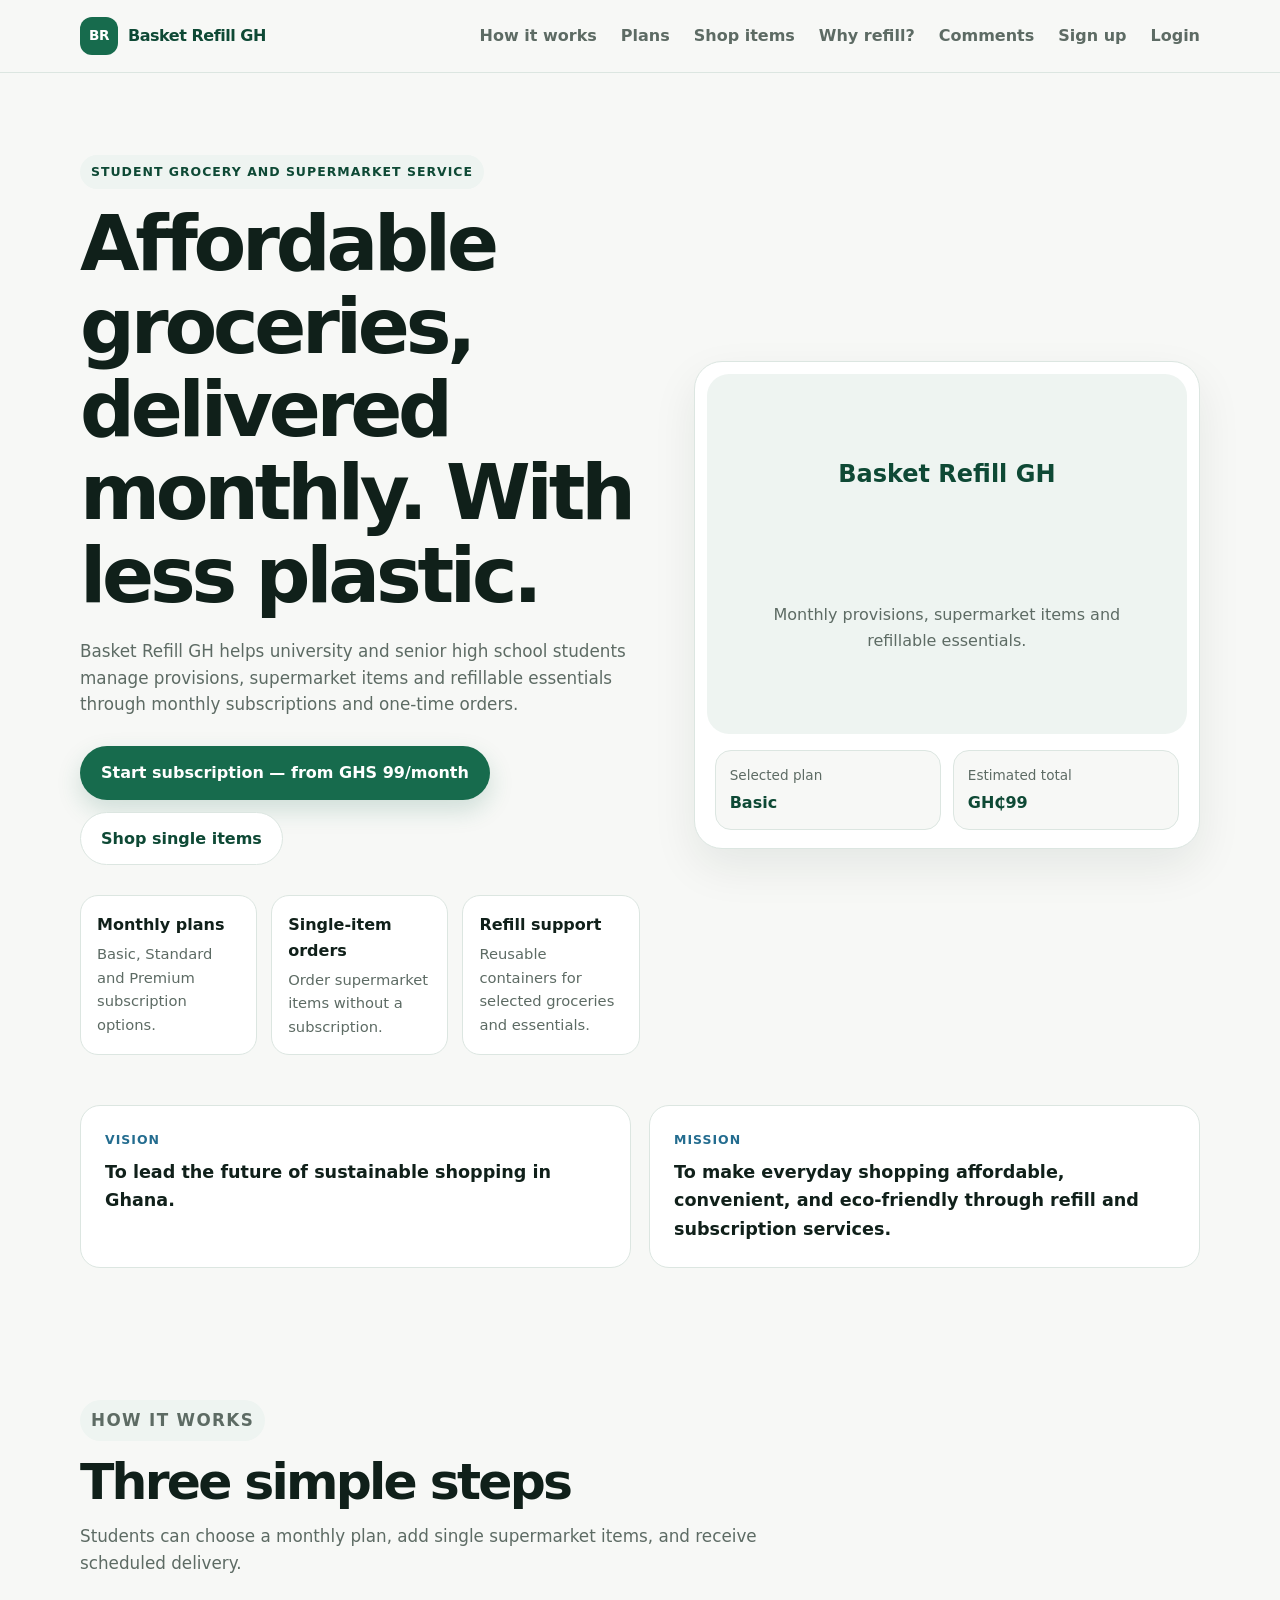
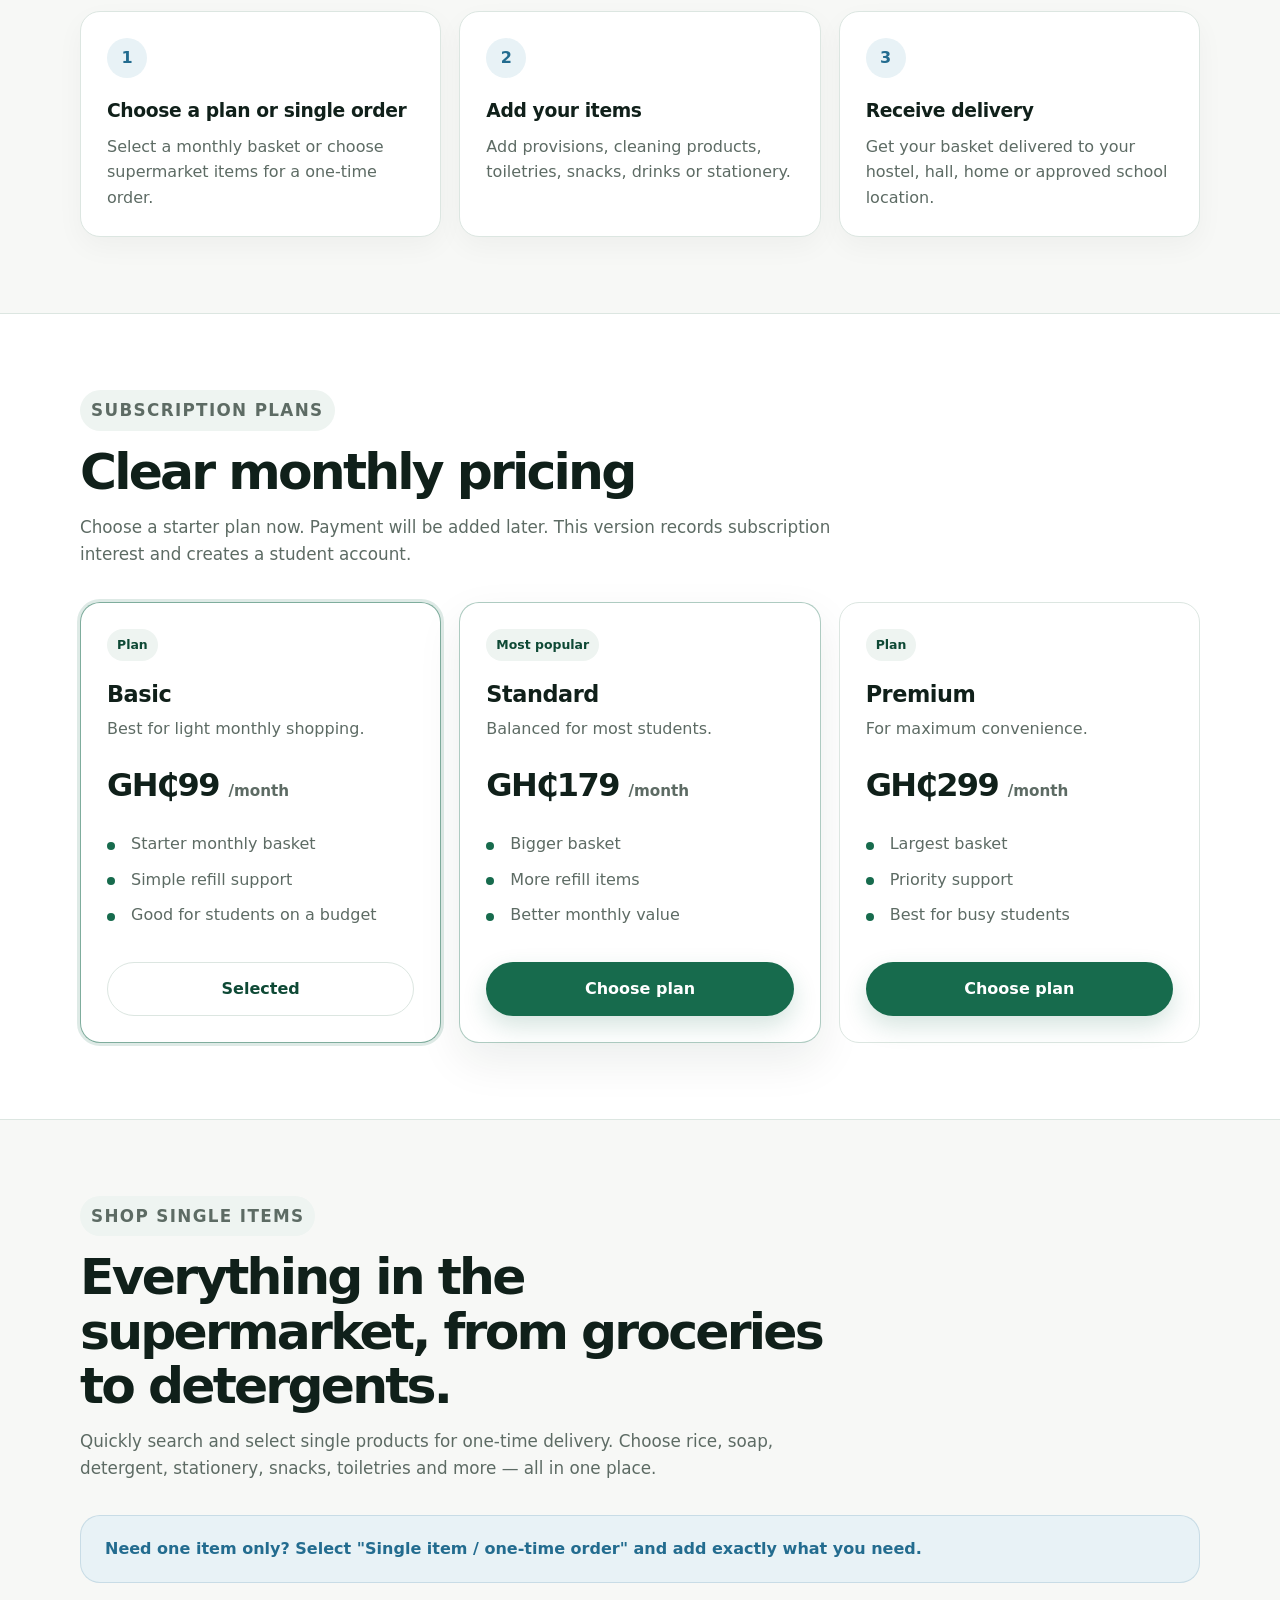
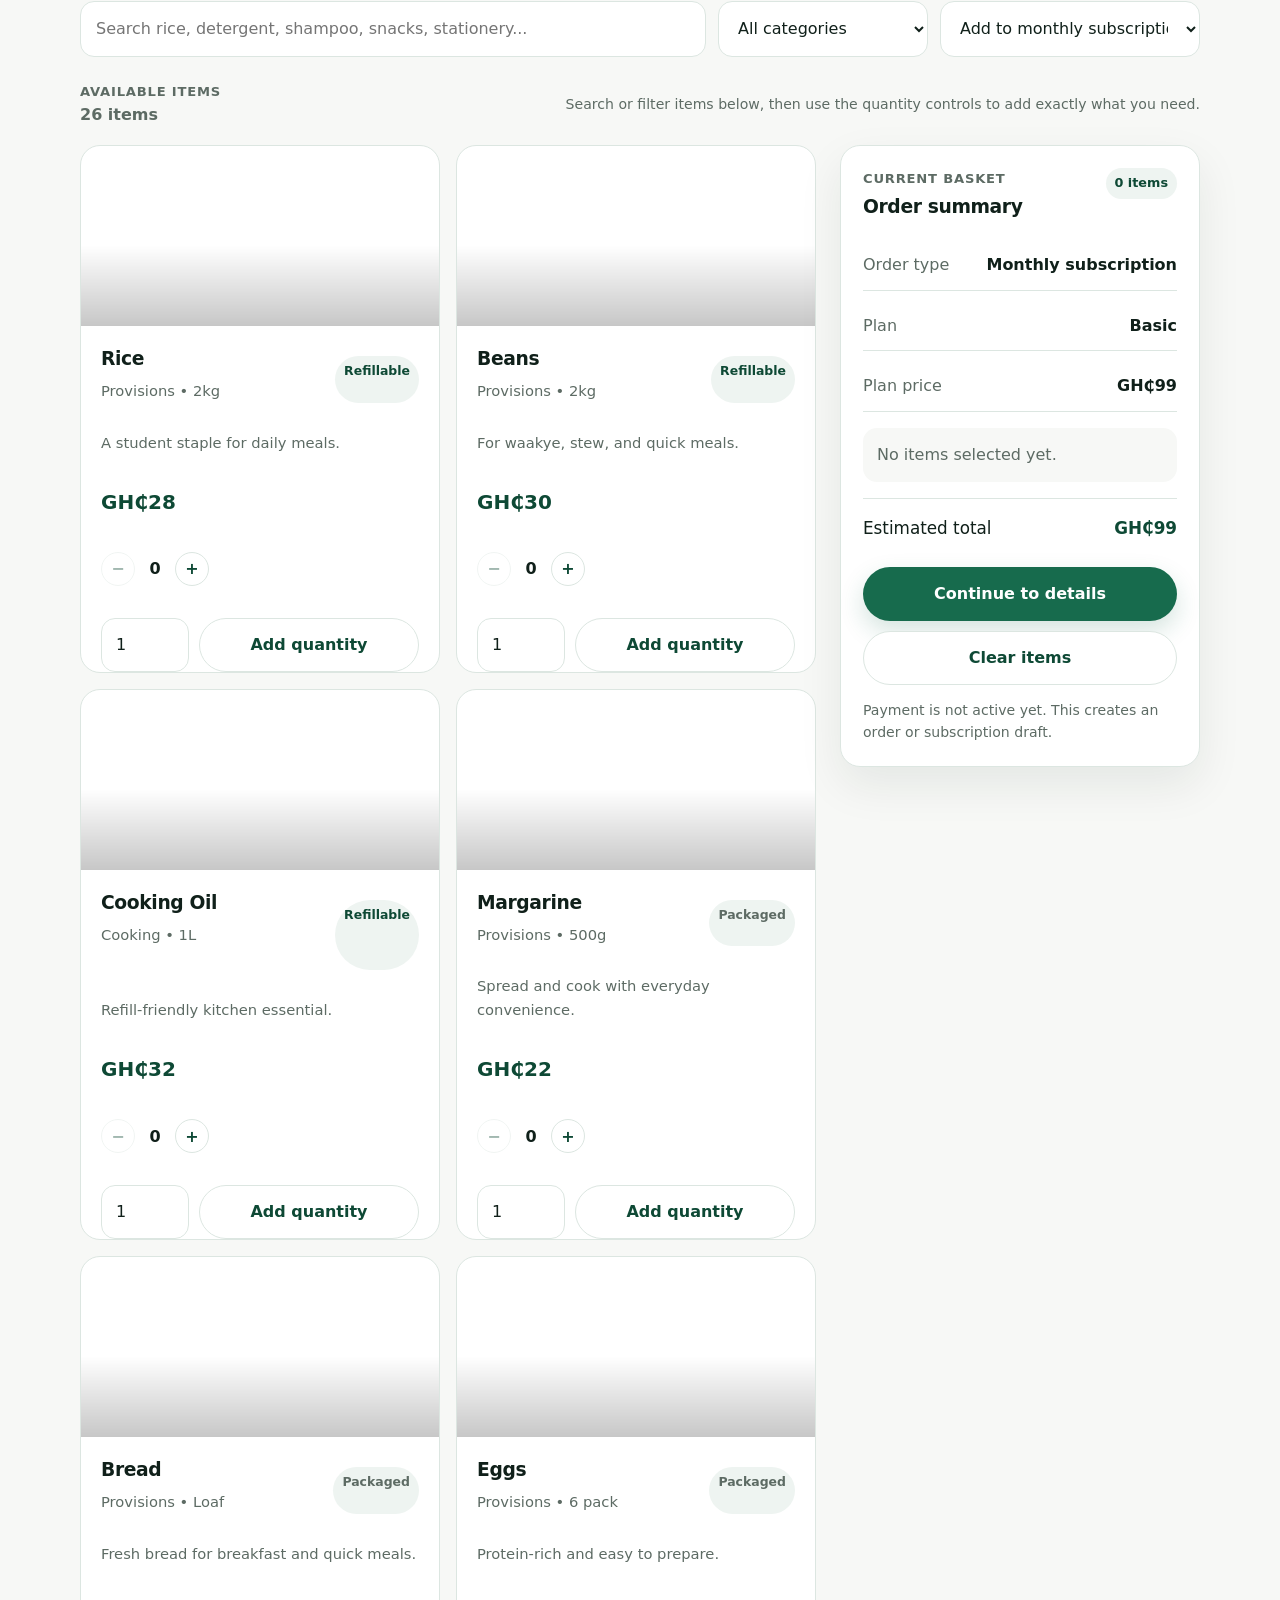
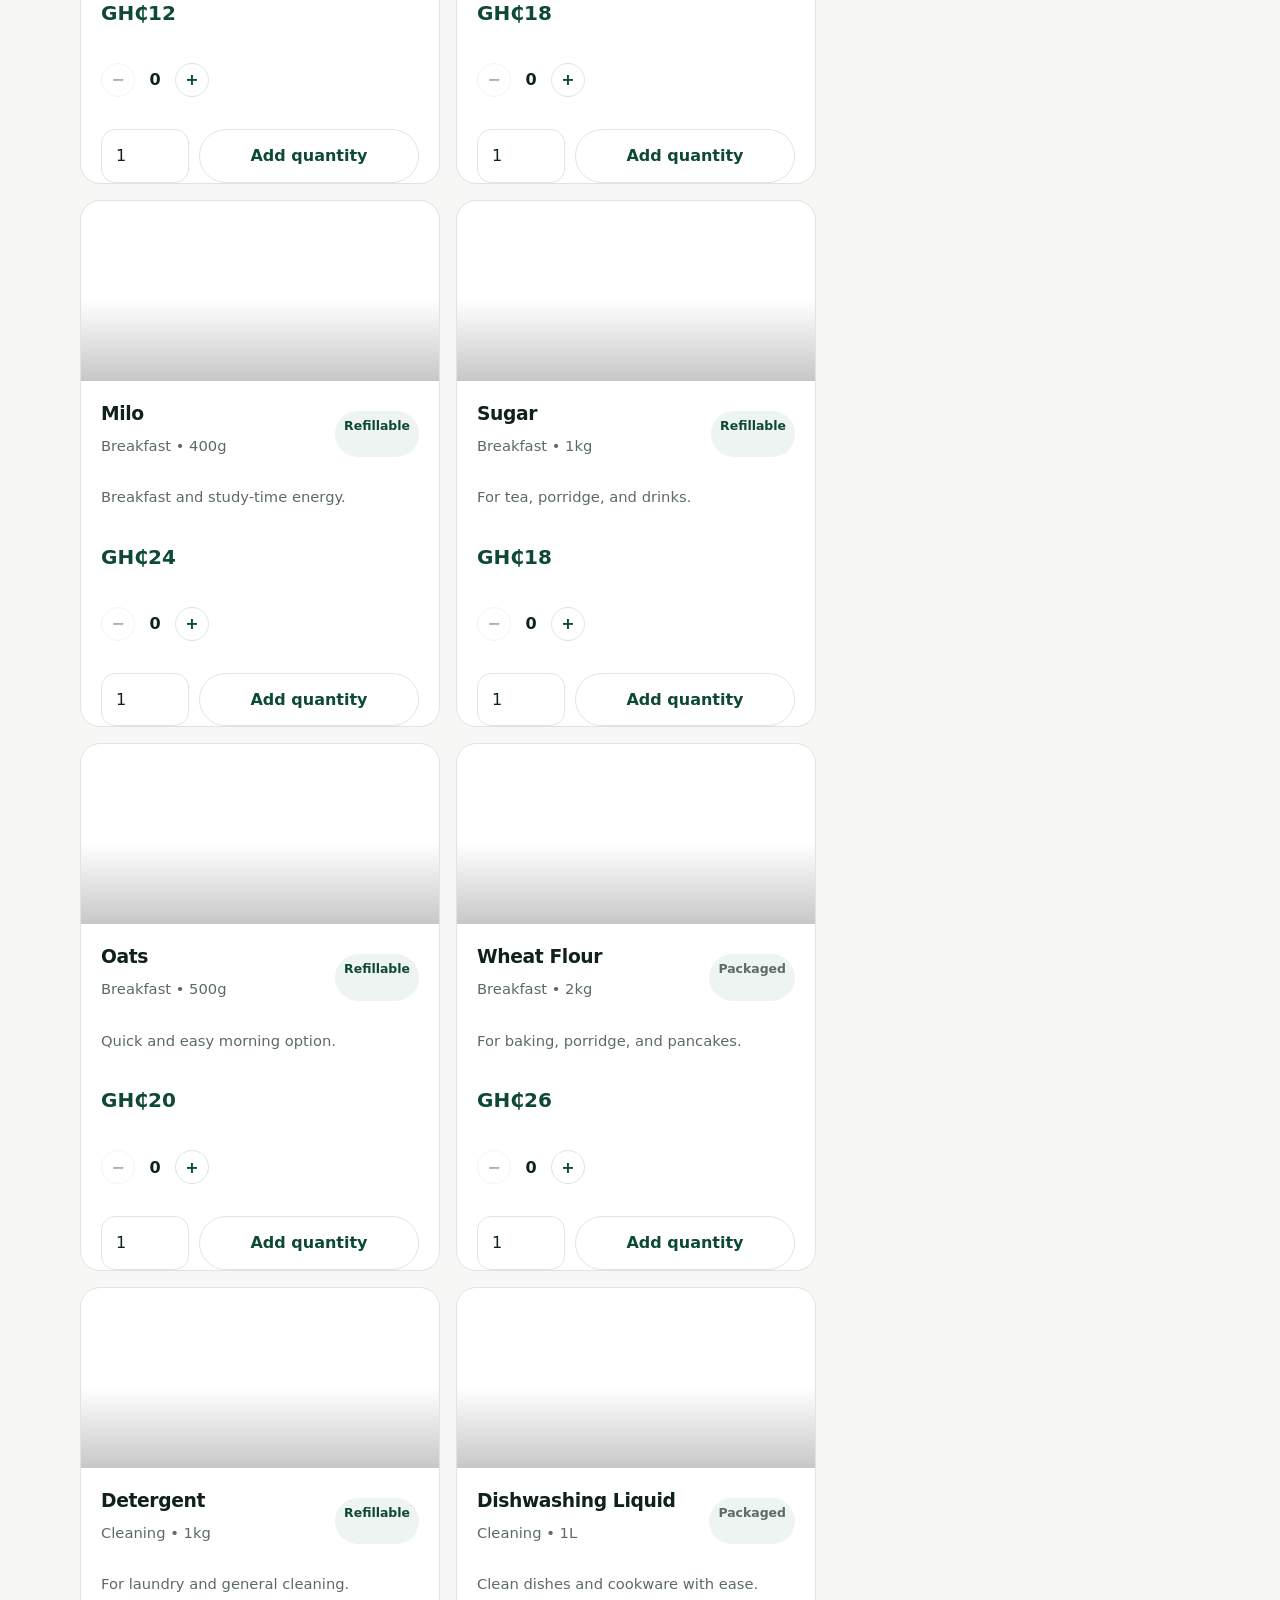
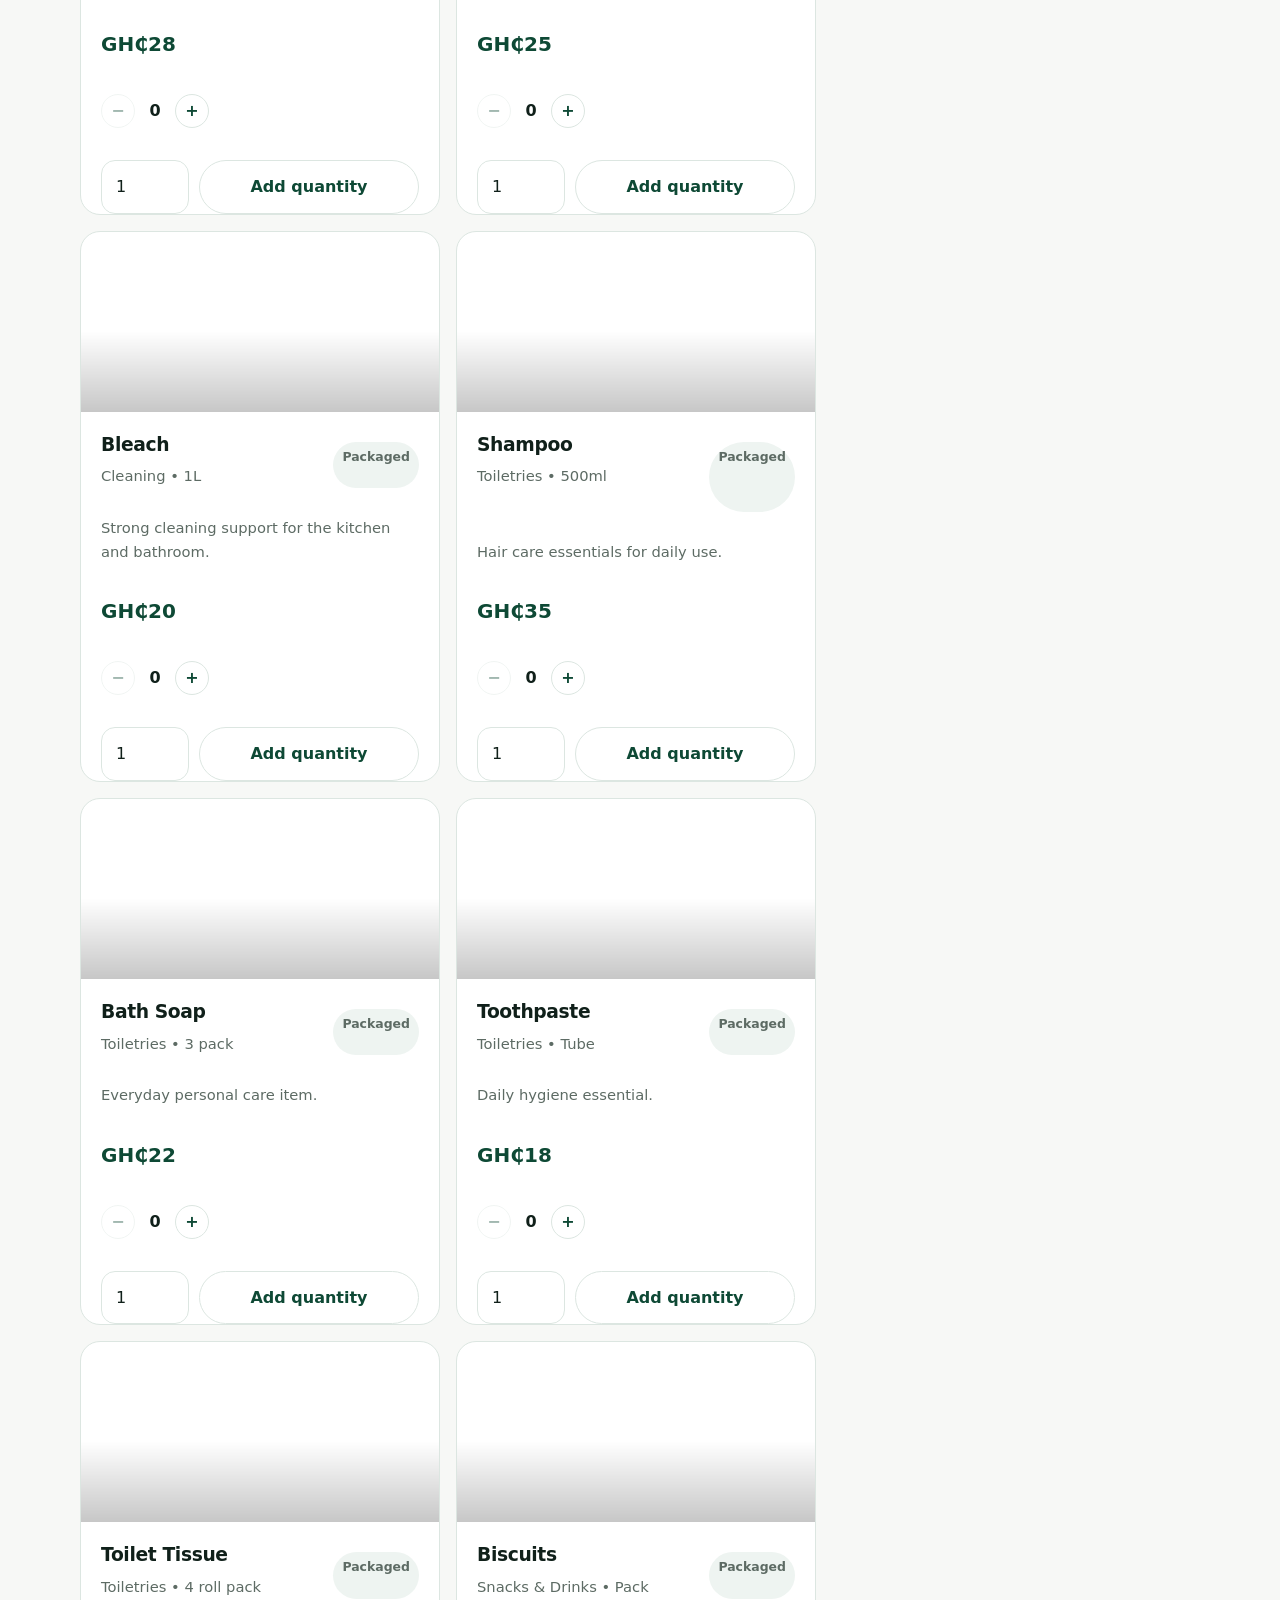
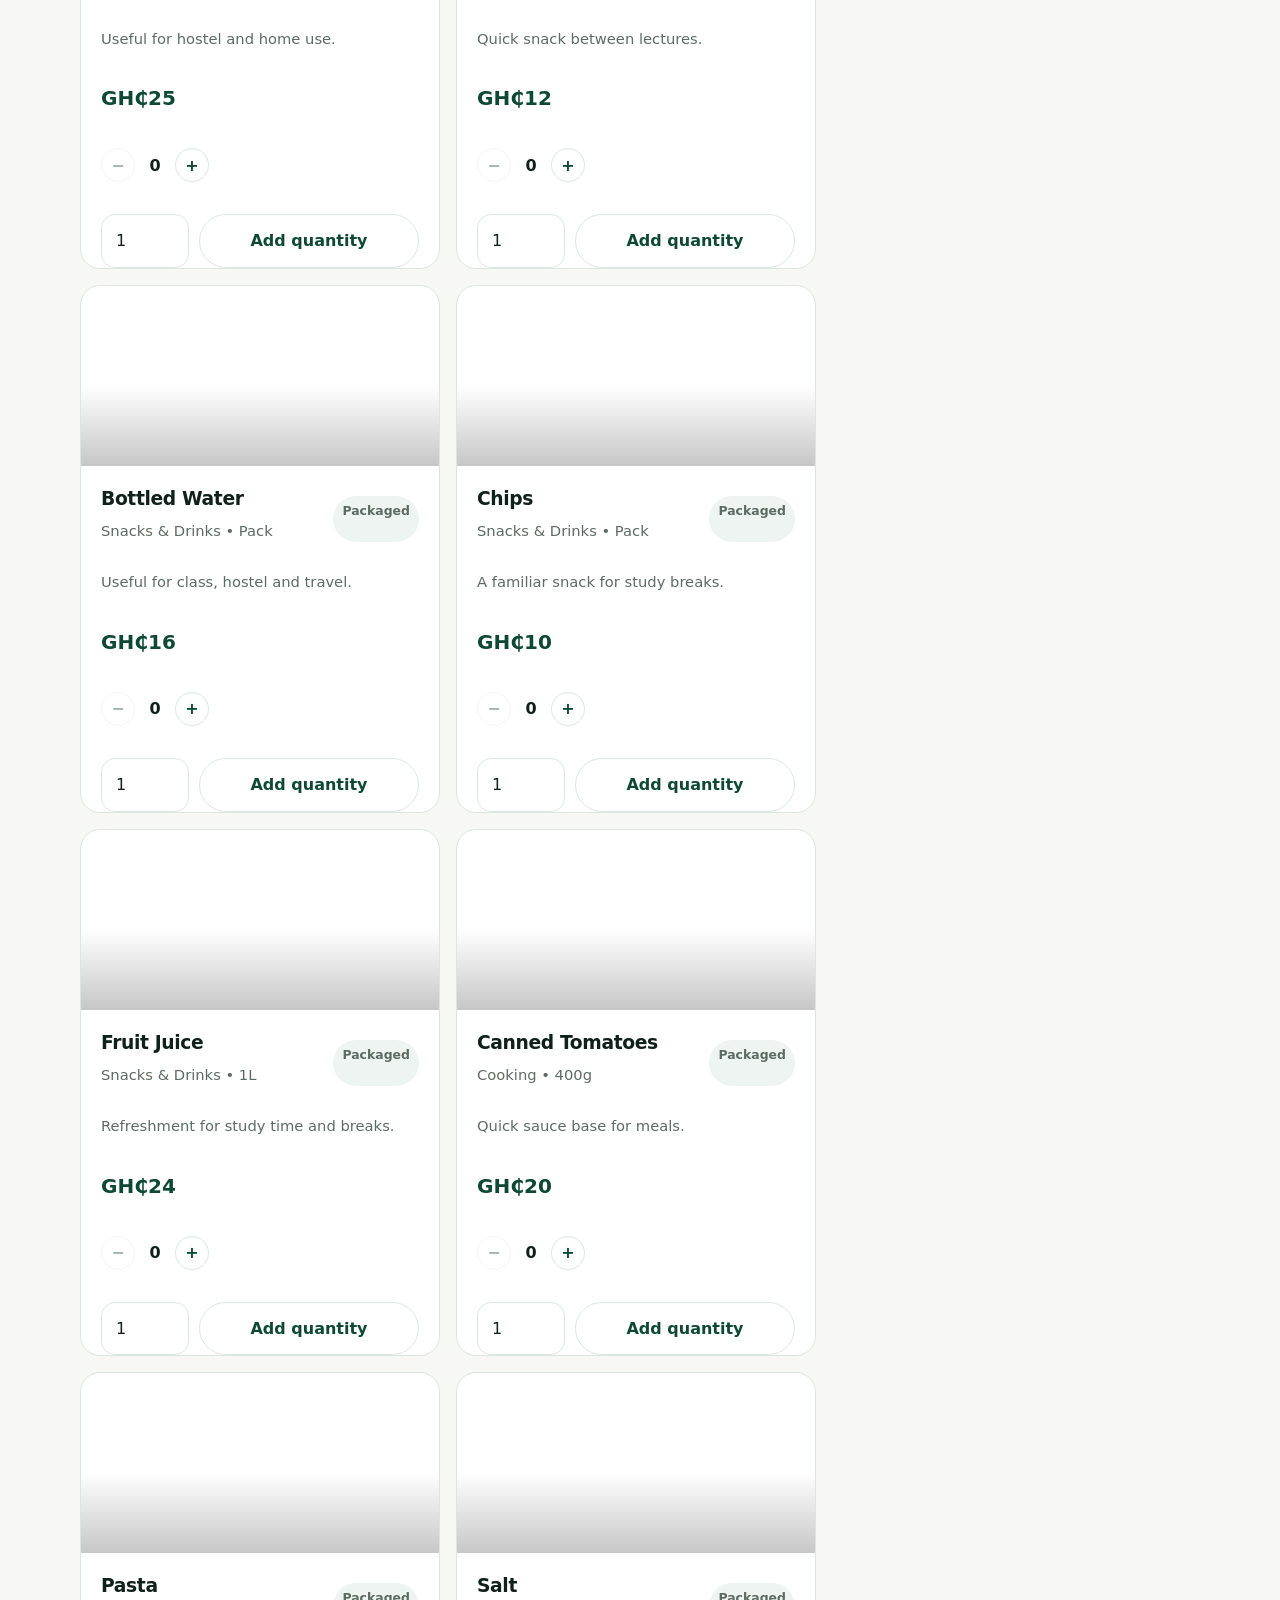
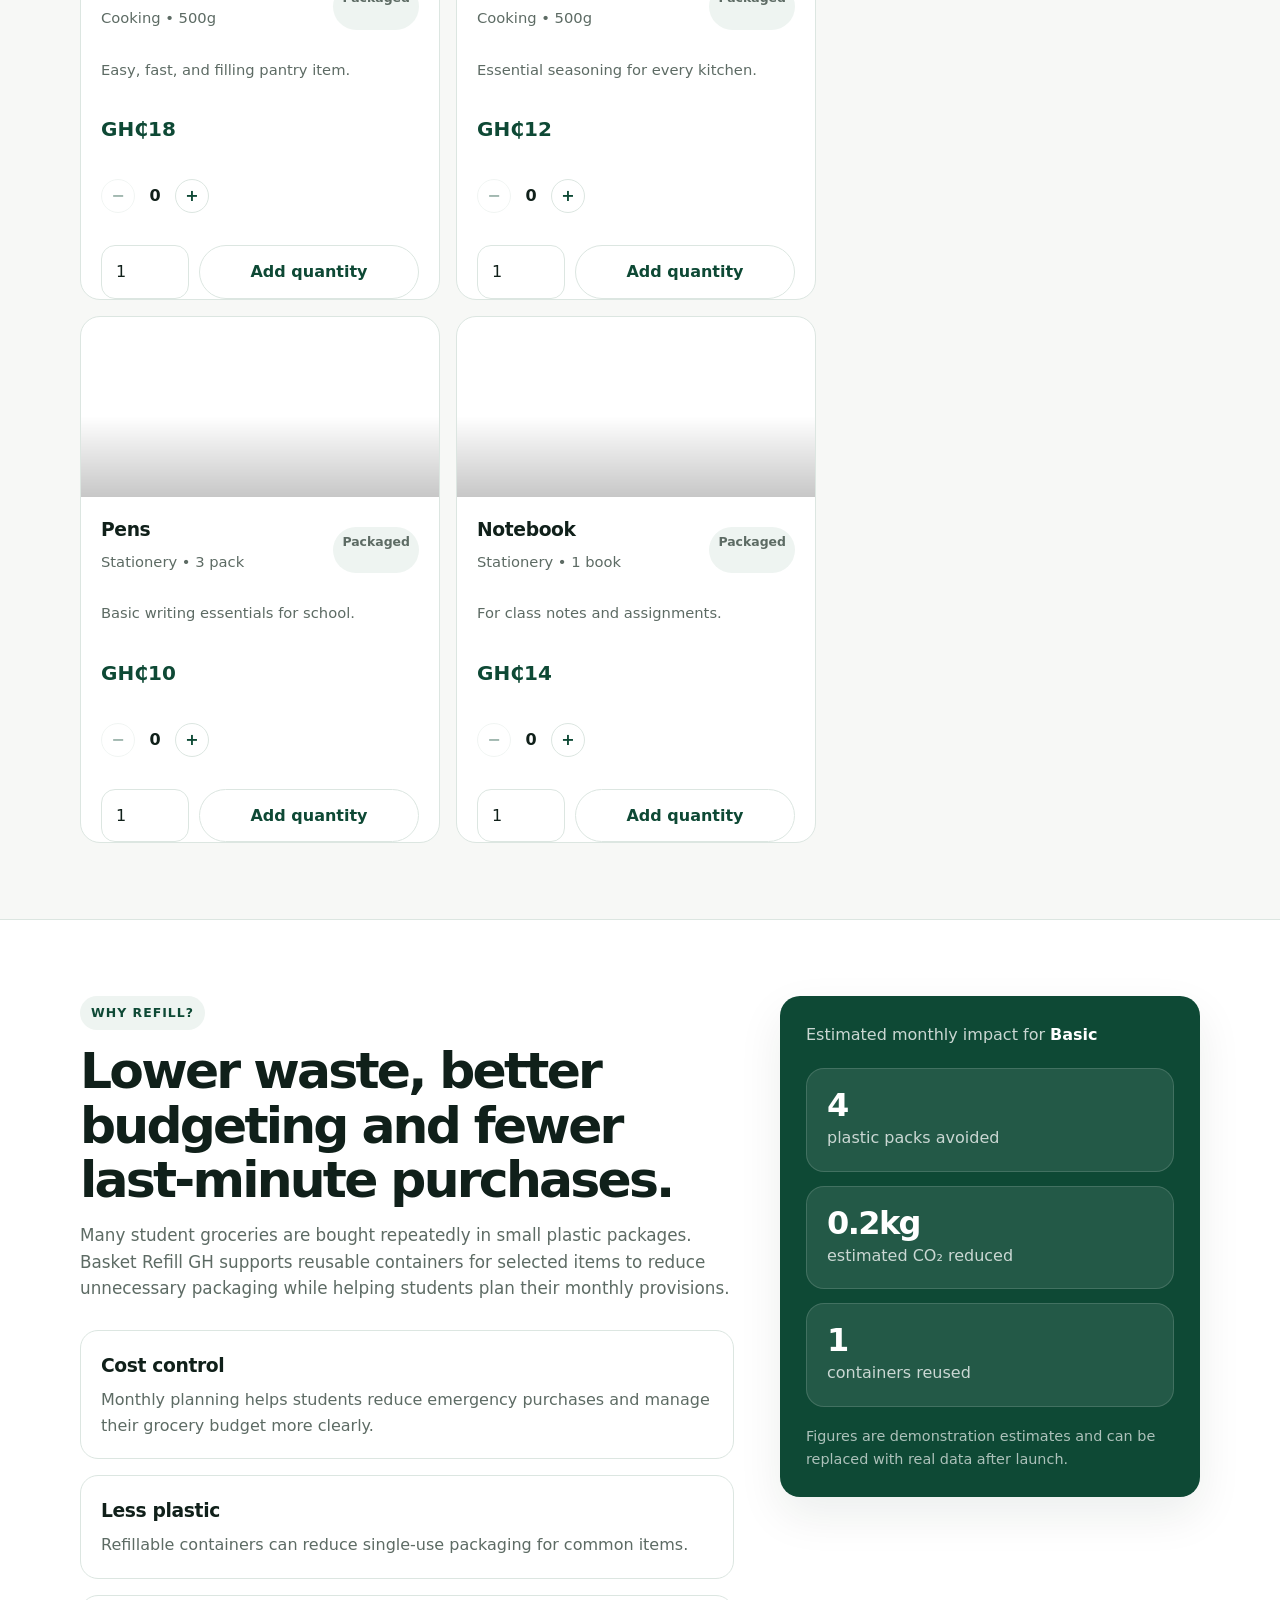
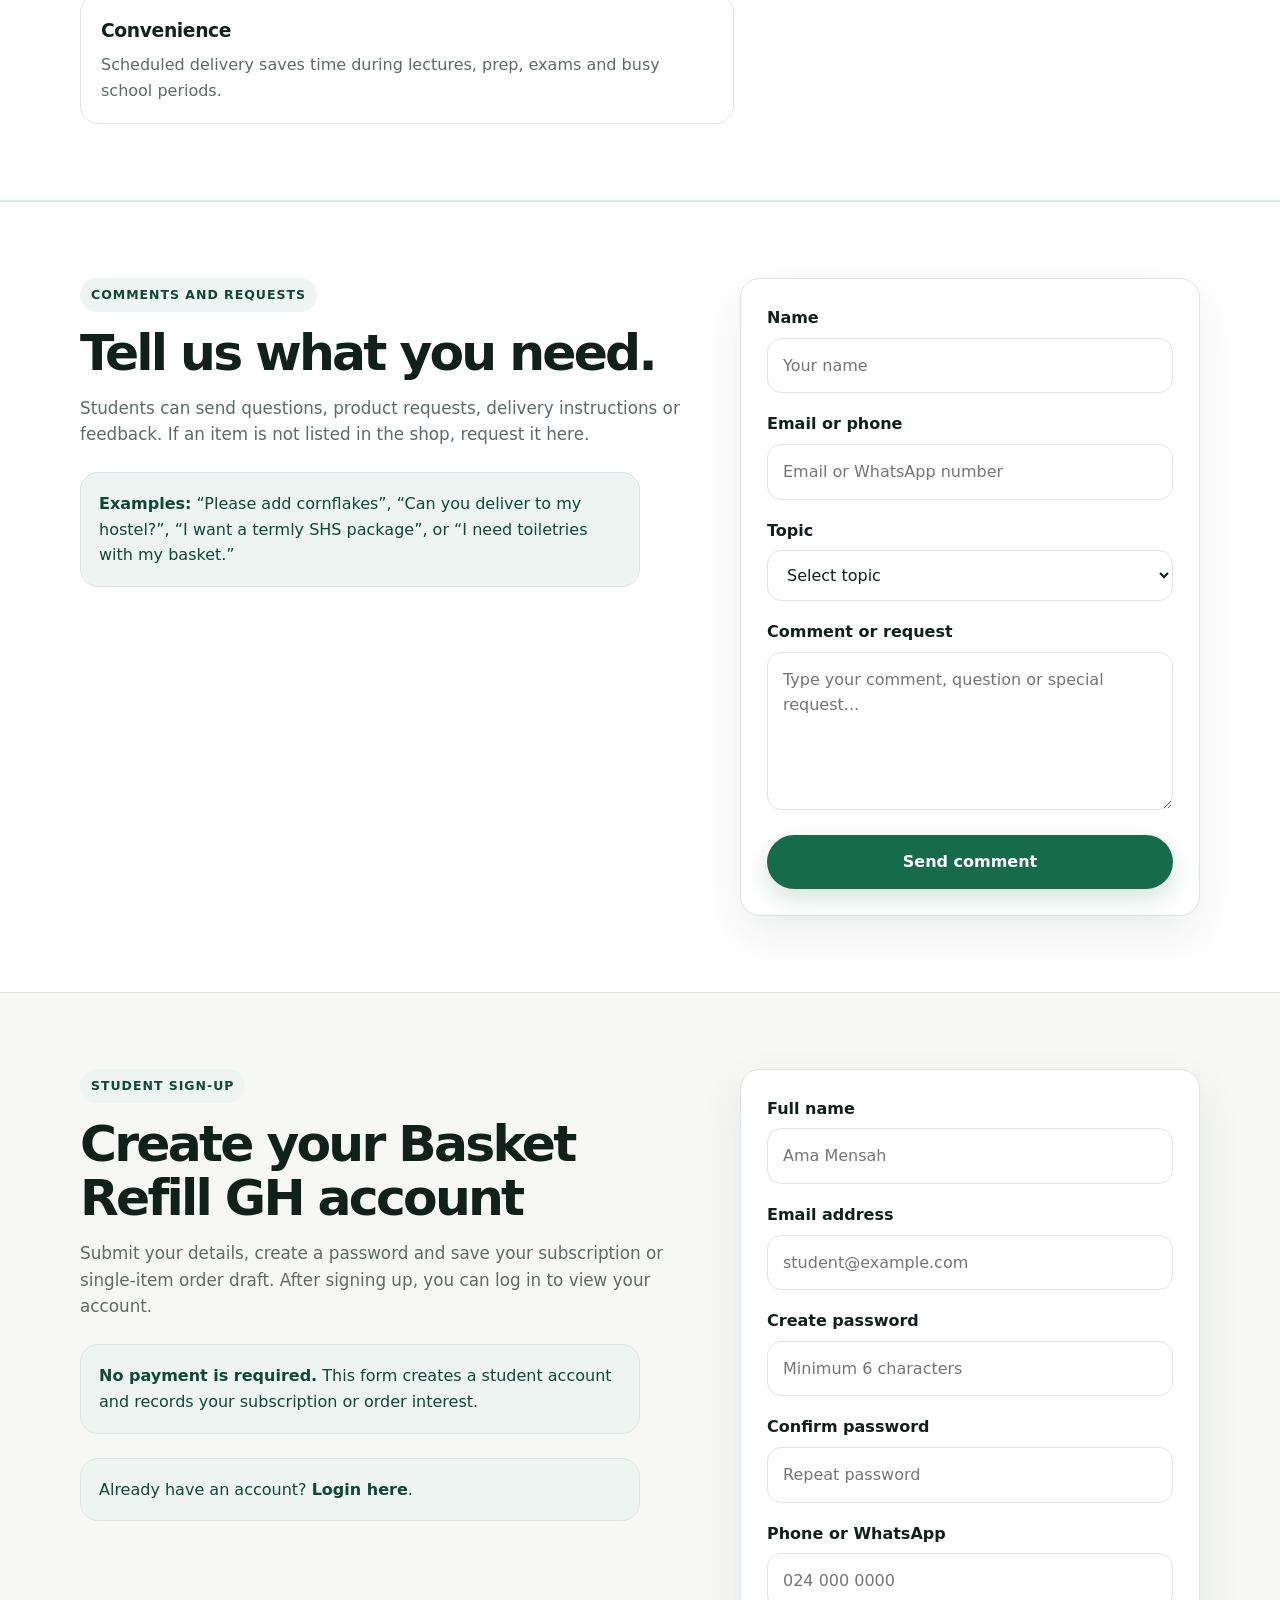
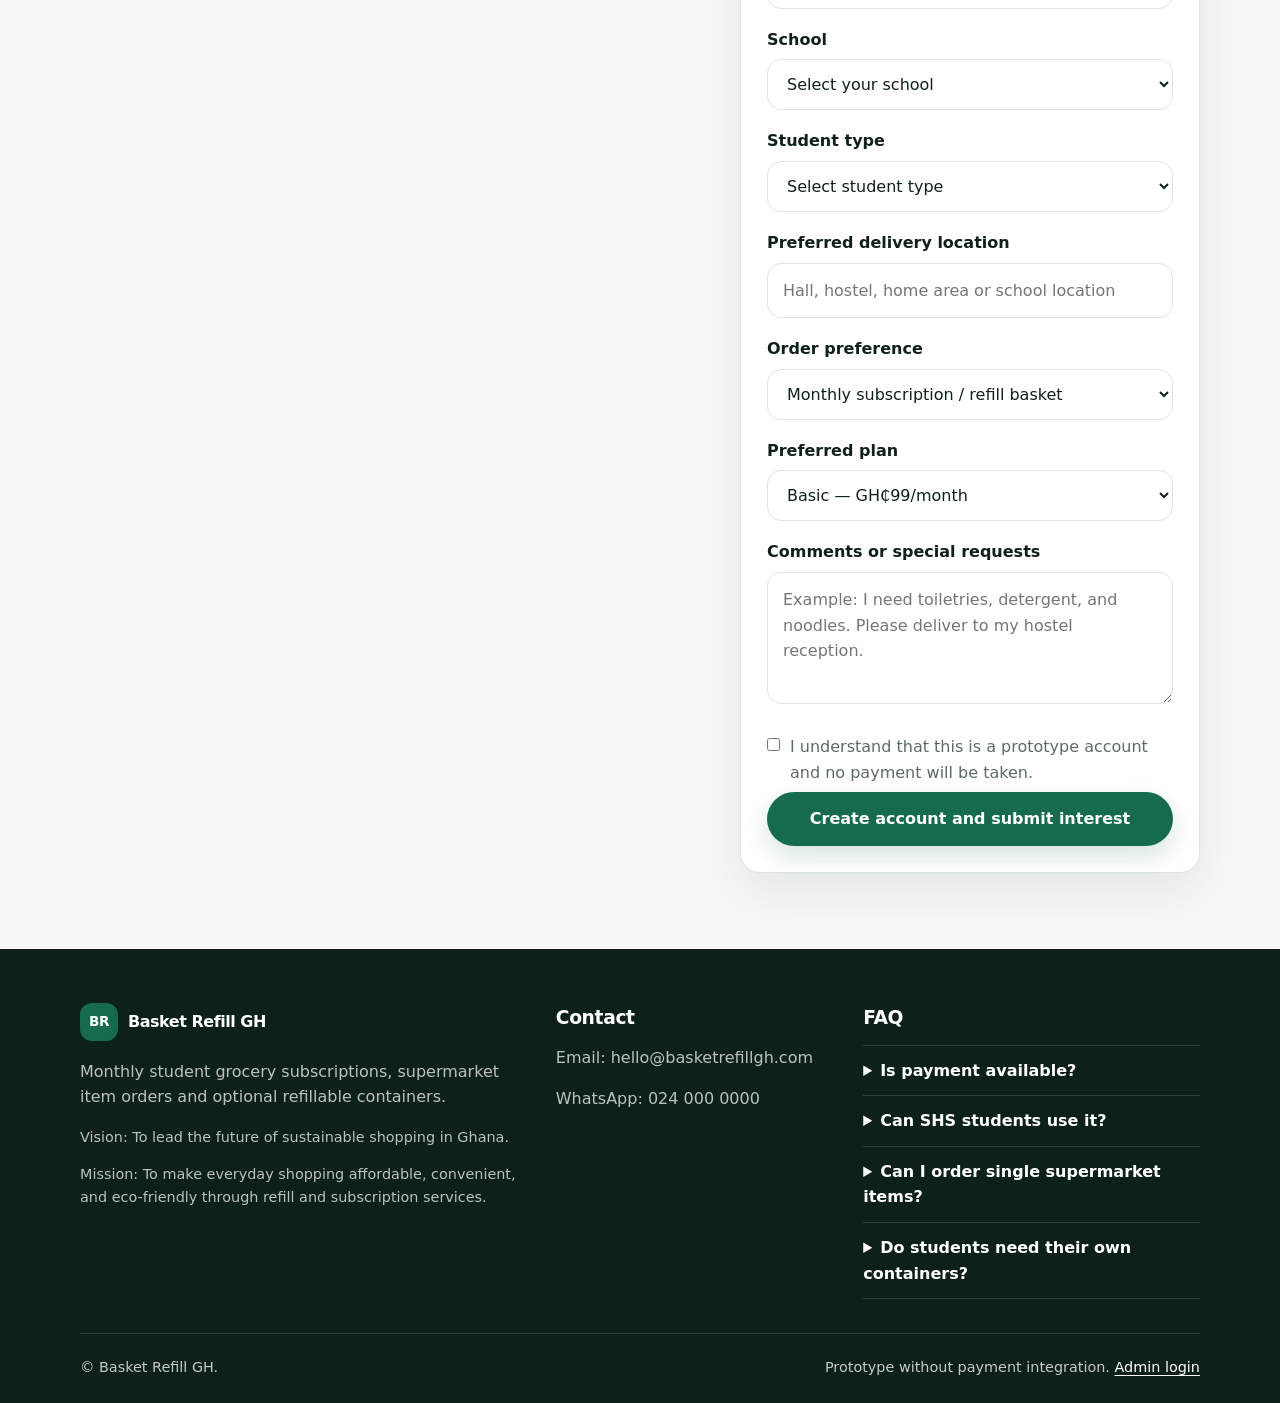
==== index.html @ 49a134fb "Add files via upload" ====
<!DOCTYPE html>
<html lang="en">
<head>
  <meta charset="UTF-8" />
  <meta name="viewport" content="width=device-width, initial-scale=1.0" />

  <title>Basket Refill GH | Student Grocery Subscriptions</title>

  <meta
    name="description"
    content="Basket Refill GH provides monthly grocery subscriptions, single-item supermarket orders and refill options for university and SHS students in Ghana."
  />

  <link rel="stylesheet" href="style.css" />
</head>

<body>
  <header class="site-header">
    <nav class="container nav">
      <a href="#home" class="brand" aria-label="Basket Refill GH home">
        <span class="brand-mark">BR</span>
        <span>Basket Refill GH</span>
      </a>

      <button class="nav-toggle" id="navToggle" aria-expanded="false">
        Menu
      </button>

      <div class="nav-links" id="navLinks">
        <a href="#how">How it works</a>
        <a href="#plans">Plans</a>
        <a href="#shop">Shop items</a>
        <a href="#impact">Why refill?</a>
        <a href="#messages">Comments</a>
        <a href="#signup">Sign up</a>
        <a href="login.html">Login</a>
      </div>
    </nav>
  </header>

  <main>
    <!-- HERO -->
    <section class="hero" id="home">
      <div class="container hero-grid">
        <div class="hero-content">
          <p class="eyebrow">Student grocery and supermarket service</p>

          <h1>Affordable groceries, delivered monthly. With less plastic.</h1>

          <p class="hero-text">
            Basket Refill GH helps university and senior high school students manage
            provisions, supermarket items and refillable essentials through monthly
            subscriptions and one-time orders.
          </p>

          <div class="hero-actions">
            <a href="#signup" class="btn btn-primary">
              Start subscription — from GHS 99/month
            </a>

            <a href="#shop" class="btn btn-secondary">
              Shop single items
            </a>
          </div>

          <div class="hero-points">
            <div>
              <strong>Monthly plans</strong>
              <span>Basic, Standard and Premium subscription options.</span>
            </div>

            <div>
              <strong>Single-item orders</strong>
              <span>Order supermarket items without a subscription.</span>
            </div>

            <div>
              <strong>Refill support</strong>
              <span>Reusable containers for selected groceries and essentials.</span>
            </div>
          </div>
        </div>

        <aside class="hero-panel">
          <div class="hero-image">
            <img
              src="/assets/assetsbasket-refill-hero.jpg"
              alt="Basket of groceries for Basket Refill GH"
              onerror="this.hidden=true; this.nextElementSibling.hidden=false;"
            />

            <div class="hero-placeholder" hidden>
              <span>Basket Refill GH</span>
              <p>Monthly provisions, supermarket items and refillable essentials.</p>
            </div>
          </div>

          <div class="selected-plan-preview">
            <div>
              <span>Selected plan</span>
              <strong id="heroSelectedPlan">Basic</strong>
            </div>

            <div>
              <span>Estimated total</span>
              <strong id="heroSelectedTotal">GHS 99</strong>
            </div>
          </div>
        </aside>
      </div>

      <div class="container statement-grid">
        <article class="statement-card">
          <span>Vision</span>
          <p>To lead the future of sustainable shopping in Ghana.</p>
        </article>

        <article class="statement-card">
          <span>Mission</span>
          <p>
            To make everyday shopping affordable, convenient, and eco-friendly
            through refill and subscription services.
          </p>
        </article>
      </div>
    </section>

    <!-- HOW IT WORKS -->
    <section class="section" id="how">
      <div class="container">
        <div class="section-header">
          <p class="eyebrow">How it works</p>
          <h2>Three simple steps</h2>
          <p>
            Students can choose a monthly plan, add single supermarket items,
            and receive scheduled delivery.
          </p>
        </div>

        <div class="steps-grid">
          <article class="step-card">
            <span class="step-number">1</span>
            <h3>Choose a plan or single order</h3>
            <p>
              Select a monthly basket or choose supermarket items for a one-time order.
            </p>
          </article>

          <article class="step-card">
            <span class="step-number">2</span>
            <h3>Add your items</h3>
            <p>
              Add provisions, cleaning products, toiletries, snacks, drinks or stationery.
            </p>
          </article>

          <article class="step-card">
            <span class="step-number">3</span>
            <h3>Receive delivery</h3>
            <p>
              Get your basket delivered to your hostel, hall, home or approved school location.
            </p>
          </article>
        </div>
      </div>
    </section>

    <!-- PLANS -->
    <section class="section section-white" id="plans">
      <div class="container">
        <div class="section-header">
          <p class="eyebrow">Subscription plans</p>
          <h2>Clear monthly pricing</h2>
          <p>
            Choose a starter plan now. Payment will be added later. This version
            records subscription interest and creates a student account.
          </p>
        </div>

        <div class="plans-grid" id="plansGrid">
          <article class="plan-card">
            <span class="plan-badge">Plan</span>
            <h3>Basic</h3>
            <p class="plan-description">Best for light monthly shopping and essentials.</p>
            <div class="plan-price">GHS 99 <span>/month</span></div>
            <ul class="plan-features">
              <li>Starter monthly basket</li>
              <li>Simple refill support</li>
              <li>Good for students on a budget</li>
            </ul>
            <a href="#signup" class="btn btn-primary">Choose plan</a>
          </article>

          <article class="plan-card recommended">
            <span class="plan-badge">Most popular</span>
            <h3>Standard</h3>
            <p class="plan-description">Balanced for most students with extra value.</p>
            <div class="plan-price">GHS 179 <span>/month</span></div>
            <ul class="plan-features">
              <li>Bigger basket</li>

              <li>More refill items</li>
              <li>Better monthly value</li>
            </ul>
            <a href="#signup" class="btn btn-primary">Choose plan</a>
          </article>

          <article class="plan-card">
            <span class="plan-badge">Plan</span>
            <h3>Premium</h3>
            <p class="plan-description">For maximum convenience and priority service.</p>
            <div class="plan-price">GHS 299 <span>/month</span></div>
            <ul class="plan-features">
              <li>Largest basket</li>
              <li>Priority support</li>
              <li>Best for busy students</li>
            </ul>
            <a href="#signup" class="btn btn-primary">Choose plan</a>
          </article>
        </div>
      </div>
    </section>

    <!-- SHOP SINGLE ITEMS -->
    <section class="section" id="shop">
      <div class="container">
        <div class="section-header">
          <p class="eyebrow">Shop single items</p>
          <h2>Everything in the supermarket, from groceries to detergents.</h2>
          <p>
            Quickly search and select single products for one-time delivery. Choose
            rice, soap, detergent, stationery, snacks, toiletries and more — all in one place.
          </p>
        </div>

        <div class="shop-note">
          <p>Need one item only? Select "Single item / one-time order" and add exactly what you need.</p>
        </div>

        <div class="shop-tools">
          <input
            type="search"
            id="productSearch"
            placeholder="Search rice, detergent, shampoo, snacks, stationery..."
          />

          <select id="categoryFilter">
            <option value="">All categories</option>
            <option value="Provisions">Provisions</option>
            <option value="Breakfast">Breakfast</option>
            <option value="Cooking">Cooking</option>
            <option value="Cleaning">Cleaning</option>
            <option value="Toiletries">Toiletries</option>
            <option value="Snacks & Drinks">Snacks & Drinks</option>
            <option value="Stationery">Stationery</option>
          </select>

          <select id="orderType">
            <option value="subscription">Add to monthly subscription</option>
            <option value="single">Single item / one-time order</option>
          </select>
        </div>

        <div class="shop-results">
          <div>
            <p class="small-label">Available items</p>
            <span id="availableItemCount">0 items</span>
          </div>
          <p class="small-note">Search or filter items below, then use the quantity controls to add exactly what you need.</p>
        </div>

        <div class="refill-layout">
          <div class="items-grid" id="itemsGrid"></div>

          <aside class="basket-card">
            <div class="basket-card-header">
              <div>
                <p class="small-label">Current basket</p>
                <h3>Order summary</h3>
              </div>

              <span id="basketItemCount">0 items</span>
            </div>

            <div class="summary-rows">
              <div>
                <span>Order type</span>
                <strong id="summaryOrderType">Monthly subscription</strong>
              </div>

              <div>
                <span>Plan</span>
                <strong id="summaryPlanName">Basic</strong>
              </div>

              <div>
                <span>Plan price</span>
                <strong id="summaryPlanPrice">GHS 99</strong>
              </div>
            </div>

            <div class="selected-items" id="selectedItemsList">
              <p class="empty-text">No single items selected yet.</p>
            </div>

            <div class="summary-total">
              <span>Estimated total</span>
              <strong id="summaryTotal">GHS 99</strong>
            </div>

            <div class="basket-actions">
              <a href="#signup" class="btn btn-primary full-width">
                Continue to details
              </a>

              <button class="btn btn-secondary full-width" id="clearItemsBtn">
                Clear items
              </button>
            </div>

            <p class="small-note">
              Payment is not active yet. This creates an order or subscription draft.
            </p>
          </aside>
        </div>
      </div>
    </section>

    <!-- WHY REFILL -->
    <section class="section section-white" id="impact">
      <div class="container impact-layout">
        <div>
          <p class="eyebrow">Why refill?</p>

          <h2>Lower waste, better budgeting and fewer last-minute purchases.</h2>

          <p class="section-text">
            Many student groceries are bought repeatedly in small plastic packages.
            Basket Refill GH supports reusable containers for selected items to reduce
            unnecessary packaging while helping students plan their monthly provisions.
          </p>

          <div class="benefit-list">
            <div>
              <h3>Cost control</h3>
              <p>
                Monthly planning helps students reduce emergency purchases and manage
                their grocery budget more clearly.
              </p>
            </div>

            <div>
              <h3>Less plastic</h3>
              <p>
                Refillable containers can reduce single-use packaging for common items.
              </p>
            </div>

            <div>
              <h3>Convenience</h3>
              <p>
                Scheduled delivery saves time during lectures, prep, exams and busy school periods.
              </p>
            </div>
          </div>
        </div>

        <aside class="impact-panel">
          <p class="impact-label">
            Estimated monthly impact for
            <strong id="impactPlanName">Basic</strong>
          </p>

          <div class="impact-grid">
            <div class="impact-card">
              <strong id="plasticSaved">6</strong>
              <span>plastic packs avoided</span>
            </div>

            <div class="impact-card">
              <strong id="co2Reduced">0.3kg</strong>
              <span>estimated CO₂ reduced</span>
            </div>

            <div class="impact-card">
              <strong id="containersUsed">2</strong>
              <span>containers reused</span>
            </div>
          </div>

          <p class="impact-note">
            Figures are demonstration estimates and can be replaced with real data after launch.
          </p>
        </aside>
      </div>
    </section>

    <!-- COMMENTS / CONTACT -->
    <section class="section section-white" id="messages">
      <div class="container message-layout">
        <div>
          <p class="eyebrow">Comments and requests</p>

          <h2>Tell us what you need.</h2>

          <p class="section-text">
            Students can send questions, product requests, delivery instructions or
            feedback. If an item is not listed in the shop, request it here.
          </p>

          <div class="signup-note">
            <strong>Examples:</strong>
            “Please add cornflakes”, “Can you deliver to my hostel?”, “I want a termly
            SHS package”, or “I need toiletries with my basket.”
          </div>
        </div>

        <form class="message-form" id="messageForm">
          <label for="messageName">Name</label>
          <input
            type="text"
            id="messageName"
            placeholder="Your name"
            required
          />

          <label for="messageContact">Email or phone</label>
          <input
            type="text"
            id="messageContact"
            placeholder="Email or WhatsApp number"
            required
          />

          <label for="messageTopic">Topic</label>
          <select id="messageTopic" required>
            <option value="">Select topic</option>
            <option value="Product request">Product request</option>
            <option value="Delivery question">Delivery question</option>
            <option value="Subscription question">Subscription question</option>
            <option value="Refill question">Refill question</option>
            <option value="General feedback">General feedback</option>
          </select>

          <label for="messageText">Comment or request</label>
          <textarea
            id="messageText"
            rows="5"
            placeholder="Type your comment, question or special request..."
            required
          ></textarea>

          <button type="submit" class="btn btn-primary full-width">
            Send comment
          </button>

          <div class="form-message" id="messageResponse"></div>
        </form>
      </div>
    </section>

    <!-- SIGN UP -->
    <section class="section" id="signup">
      <div class="container signup-layout">
        <div>
          <p class="eyebrow">Student sign-up</p>

          <h2>Create your Basket Refill GH account</h2>

          <p class="section-text">
            Submit your details, create a password and save your subscription or
            single-item order draft. After signing up, you can log in to view your account.
          </p>

          <div class="signup-note">
            <strong>No payment is required.</strong>
            This form creates a student account and records your subscription or order interest.
          </div>

          <div class="signup-note">
            Already have an account?
            <a href="login.html"><strong>Login here</strong></a>.
          </div>
        </div>

        <div>
          <form class="signup-form" id="signupForm">
            <label for="fullName">Full name</label>
            <input
              type="text"
              id="fullName"
              name="fullName"
              placeholder="Ama Mensah"
              required
            />

            <label for="email">Email address</label>
            <input
              type="email"
              id="email"
              name="email"
              placeholder="student@example.com"
              required
            />

            <!-- PASSWORD FIELDS ADDED -->
            <label for="password">Create password</label>
            <input
              type="password"
              id="password"
              name="password"
              placeholder="Minimum 6 characters"
              minlength="6"
              required
            />

            <label for="confirmPassword">Confirm password</label>
            <input
              type="password"
              id="confirmPassword"
              name="confirmPassword"
              placeholder="Repeat password"
              minlength="6"
              required
            />

            <label for="phone">Phone or WhatsApp</label>
            <input
              type="tel"
              id="phone"
              name="phone"
              placeholder="024 000 0000"
            />

            <label for="school">School</label>
            <select id="school" name="school" required>
              <option value="">Select your school</option>
              <option value="University of Ghana, Legon">University of Ghana, Legon</option>
              <option value="KNUST">KNUST</option>
              <option value="UPSA">UPSA</option>
              <option value="UCC">UCC</option>
              <option value="Ashesi University">Ashesi University</option>
              <option value="SHS Boarding Student">SHS Boarding Student</option>
              <option value="SHS Day Student">SHS Day Student</option>
              <option value="Other">Other</option>
            </select>

            <label for="studentType">Student type</label>
            <select id="studentType" name="studentType" required>
              <option value="">Select student type</option>
              <option value="University student">University student</option>
              <option value="SHS boarding student">SHS boarding student</option>
              <option value="SHS day student">SHS day student</option>
            </select>

            <label for="deliveryArea">Preferred delivery location</label>
            <input
              type="text"
              id="deliveryArea"
              name="deliveryArea"
              placeholder="Hall, hostel, home area or school location"
              required
            />

            <label for="orderPreference">Order preference</label>
            <select id="orderPreference" name="orderPreference" required>
              <option value="subscription">Monthly subscription / refill basket</option>
              <option value="single">Single item / one-time supermarket order</option>
            </select>

            <label for="planSelect">Preferred plan</label>
            <select id="planSelect" name="plan" required></select>

            <label for="studentComments">Comments or special requests</label>
            <textarea
              id="studentComments"
              name="studentComments"
              rows="4"
              placeholder="Example: I need toiletries, detergent, and noodles. Please deliver to my hostel reception."
            ></textarea>

            <label class="checkbox-row">
              <input type="checkbox" id="consent" name="consent" required />
              <span>
                I understand that this is a prototype account and no payment will be taken.
              </span>
            </label>

            <button type="submit" class="btn btn-primary full-width">
              Create account and submit interest
            </button>
          </form>

          <div class="confirmation-card" id="confirmationCard" hidden></div>
        </div>
      </div>
    </section>
  </main>

  <!-- FOOTER -->
  <footer class="footer">
    <div class="container footer-grid">
      <div>
        <a href="#home" class="brand footer-brand">
          <span class="brand-mark">BR</span>
          <span>Basket Refill GH</span>
        </a>

        <p>
          Monthly student grocery subscriptions, supermarket item orders and optional refillable containers.
        </p>

        <p class="footer-small">
          Vision: To lead the future of sustainable shopping in Ghana.
        </p>

        <p class="footer-small">
          Mission: To make everyday shopping affordable, convenient, and eco-friendly
          through refill and subscription services.
        </p>
      </div>

      <div>
        <h3>Contact</h3>
        <p>Email: hello@basketrefillgh.com</p>
        <p>WhatsApp: 024 000 0000</p>
      </div>

      <div>
        <h3>FAQ</h3>

        <details>
          <summary>Is payment available?</summary>
          <p>No. This version only records student interest and creates a demo account.</p>
        </details>

        <details>
          <summary>Can SHS students use it?</summary>
          <p>
            Yes. SHS delivery can be arranged through parents, guardians or approved
            school channels.
          </p>
        </details>

        <details>
          <summary>Can I order single supermarket items?</summary>
          <p>
            Yes. Students can select single items such as detergents, toiletries,
            snacks, drinks and stationery.
          </p>
        </details>

        <details>
          <summary>Do students need their own containers?</summary>
          <p>
            Students can use approved refill containers during onboarding.
          </p>
        </details>
      </div>
    </div>

    <div class="container footer-bottom">
      <span>© <span id="year"></span> Basket Refill GH.</span>
      <span>
        Prototype without payment integration.
        <a href="login.html?role=admin">Admin login</a>
      </span>
    </div>
  </footer>

  <div class="toast" id="toast"></div>
  <script src="auth.js"></script>
  <script src="app.js"></script>
</body>
</html>
---- style.css ----
:root {
  --bg: #f7f8f6;
  --surface: #ffffff;
  --surface-muted: #eef4f1;
  --text: #10201a;
  --muted: #5d6b64;
  --border: #dce6e1;
  --green: #176b4d;
  --green-dark: #0e4935;
  --blue: #236c8f;
  --blue-soft: #e8f2f6;
  --danger: #a84632;
  --shadow: 0 18px 45px rgba(16, 32, 26, 0.08);
  --radius: 20px;
}

* {
  box-sizing: border-box;
}

html {
  scroll-behavior: smooth;
}

body {
  margin: 0;
  font-family: Inter, Poppins, Roboto, system-ui, -apple-system, BlinkMacSystemFont, "Segoe UI", sans-serif;
  background: var(--bg);
  color: var(--text);
  line-height: 1.6;
}

[hidden] {
  display: none !important;
}

img {
  display: block;
  max-width: 100%;
}

a {
  color: inherit;
  text-decoration: none;
}

button,
input,
select,
textarea {
  font: inherit;
}

button {
  cursor: pointer;
}

input,
select,
textarea {
  max-width: 100%;
}

.container {
  width: min(1120px, calc(100% - 32px));
  margin: 0 auto;
}

/* =========================
   HEADER
========================= */

.site-header {
  position: sticky;
  top: 0;
  z-index: 50;
  background: rgba(247, 248, 246, 0.94);
  backdrop-filter: blur(14px);
  border-bottom: 1px solid var(--border);
}

.nav {
  min-height: 72px;
  display: flex;
  align-items: center;
  justify-content: space-between;
  gap: 24px;
}

.brand {
  display: inline-flex;
  align-items: center;
  gap: 10px;
  font-weight: 800;
  color: var(--green-dark);
  letter-spacing: -0.03em;
}

.brand-mark {
  width: 38px;
  height: 38px;
  border-radius: 12px;
  display: inline-grid;
  place-items: center;
  background: var(--green);
  color: white;
  font-size: 0.85rem;
  font-weight: 800;
}

.nav-links {
  display: flex;
  align-items: center;
  gap: 24px;
  color: var(--muted);
  font-weight: 600;
}

.nav-links a:hover {
  color: var(--green);
}

.nav-toggle {
  display: none;
  border: 1px solid var(--border);
  background: var(--surface);
  color: var(--text);
  border-radius: 999px;
  padding: 9px 14px;
}

/* =========================
   BUTTONS
========================= */

.btn {
  display: inline-flex;
  align-items: center;
  justify-content: center;
  border: 1px solid transparent;
  border-radius: 999px;
  padding: 13px 20px;
  font-weight: 750;
  transition: 0.2s ease;
  cursor: pointer;
}

.btn:hover {
  transform: translateY(-1px);
}

.btn-primary {
  background: var(--green);
  color: white;
  box-shadow: 0 10px 24px rgba(23, 107, 77, 0.18);
}

.btn-primary:hover {
  background: var(--green-dark);
}

.btn-secondary {
  background: var(--surface);
  color: var(--green-dark);
  border-color: var(--border);
}

.btn-secondary:hover {
  border-color: var(--green);
}

.btn-danger {
  background: #fcebe7;
  color: var(--danger);
  border-color: #f0c8bf;
}

.btn-danger:hover {
  border-color: var(--danger);
}

.full-width {
  width: 100%;
}

/* =========================
   HERO
========================= */

.hero {
  padding: 82px 0 56px;
}

.hero-grid {
  display: grid;
  grid-template-columns: 1.05fr 0.95fr;
  gap: 54px;
  align-items: center;
}

.eyebrow {
  display: inline-flex;
  margin: 0 0 14px;
  padding: 7px 11px;
  border-radius: 999px;
  background: var(--surface-muted);
  color: var(--green-dark);
  font-size: 0.78rem;
  font-weight: 800;
  text-transform: uppercase;
  letter-spacing: 0.08em;
}

h1,
h2,
h3,
p {
  margin-top: 0;
}

h1,
h2 {
  color: var(--text);
  letter-spacing: -0.055em;
  line-height: 1.08;
}

h1 {
  max-width: 760px;
  margin-bottom: 20px;
  font-size: clamp(2.45rem, 6vw, 5rem);
}

h2 {
  margin-bottom: 14px;
  font-size: clamp(2rem, 4vw, 3.15rem);
}

h3 {
  color: var(--text);
  letter-spacing: -0.02em;
}

.hero-text,
.section-text,
.section-header p {
  color: var(--muted);
  font-size: 1.05rem;
}

.hero-text {
  max-width: 650px;
  margin-bottom: 28px;
}

.hero-actions {
  display: flex;
  flex-wrap: wrap;
  gap: 12px;
  margin-bottom: 30px;
}

.hero-points {
  display: grid;
  grid-template-columns: repeat(3, 1fr);
  gap: 14px;
}

.hero-points div {
  padding: 16px;
  background: var(--surface);
  border: 1px solid var(--border);
  border-radius: 18px;
}

.hero-points strong {
  display: block;
  margin-bottom: 4px;
}

.hero-points span {
  display: block;
  color: var(--muted);
  font-size: 0.92rem;
}

.hero-panel {
  background: var(--surface);
  border: 1px solid var(--border);
  border-radius: 28px;
  padding: 12px;
  box-shadow: var(--shadow);
}

.hero-image {
  min-height: 360px;
  border-radius: 22px;
  overflow: hidden;
  background: var(--surface-muted);
}

.hero-image img {
  width: 100%;
  min-height: 360px;
  height: 100%;
  object-fit: cover;
}

.hero-placeholder {
  min-height: 360px;
  display: grid;
  place-items: center;
  padding: 30px;
  text-align: center;
  color: var(--green-dark);
}

.hero-placeholder span {
  display: block;
  font-weight: 800;
  font-size: 1.5rem;
}

.hero-placeholder p {
  margin: 8px 0 0;
  color: var(--muted);
}

.selected-plan-preview {
  display: grid;
  grid-template-columns: repeat(2, 1fr);
  gap: 12px;
  padding: 16px 8px 6px;
}

.selected-plan-preview div {
  padding: 14px;
  border: 1px solid var(--border);
  border-radius: 16px;
  background: var(--bg);
}

.selected-plan-preview span {
  display: block;
  color: var(--muted);
  font-size: 0.85rem;
}

.selected-plan-preview strong {
  display: block;
  margin-top: 3px;
  color: var(--green-dark);
}

/* =========================
   STATEMENTS
========================= */

.statement-grid {
  display: grid;
  grid-template-columns: repeat(2, 1fr);
  gap: 18px;
  margin-top: 50px;
}

.statement-card {
  padding: 24px;
  background: var(--surface);
  border: 1px solid var(--border);
  border-radius: var(--radius);
}

.statement-card span {
  display: block;
  margin-bottom: 8px;
  color: var(--blue);
  font-size: 0.78rem;
  font-weight: 800;
  text-transform: uppercase;
  letter-spacing: 0.08em;
}

.statement-card p {
  margin: 0;
  color: var(--text);
  font-size: 1.1rem;
  font-weight: 700;
}

/* =========================
   SECTIONS
========================= */

.section {
  padding: 76px 0;
}

.section-white {
  background: var(--surface);
  border-top: 1px solid var(--border);
  border-bottom: 1px solid var(--border);
}

.section-header {
  max-width: 760px;
  margin-bottom: 34px;
}

/* =========================
   STEPS
========================= */

.steps-grid {
  display: grid;
  grid-template-columns: repeat(3, 1fr);
  gap: 18px;
}

.step-card {
  padding: 26px;
  background: var(--surface);
  border: 1px solid var(--border);
  border-radius: var(--radius);
  box-shadow: 0 10px 28px rgba(16, 32, 26, 0.04);
}

.step-number {
  width: 40px;
  height: 40px;
  display: inline-grid;
  place-items: center;
  margin-bottom: 18px;
  border-radius: 50%;
  background: var(--blue-soft);
  color: var(--blue);
  font-weight: 800;
}

.step-card h3 {
  margin-bottom: 8px;
}

.step-card p {
  margin: 0;
  color: var(--muted);
}

/* =========================
   PLANS
========================= */

.plans-grid {
  display: grid;
  grid-template-columns: repeat(3, 1fr);
  gap: 18px;
  align-items: stretch;
}

.plan-card {
  position: relative;
  display: flex;
  flex-direction: column;
  padding: 26px;
  background: var(--surface);
  border: 1px solid var(--border);
  border-radius: var(--radius);
}

.plan-card.recommended {
  border-color: rgba(23, 107, 77, 0.35);
  box-shadow: var(--shadow);
}

.plan-card.selected {
  outline: 3px solid rgba(23, 107, 77, 0.14);
  border-color: rgba(23, 107, 77, 0.55);
}

.plan-badge {
  align-self: flex-start;
  margin-bottom: 16px;
  padding: 6px 10px;
  border-radius: 999px;
  background: var(--surface-muted);
  color: var(--green-dark);
  font-size: 0.78rem;
  font-weight: 800;
}

.plan-card h3 {
  margin-bottom: 4px;
  font-size: 1.4rem;
}

.plan-description {
  margin-bottom: 18px;
  color: var(--muted);
}

.plan-price {
  margin-bottom: 20px;
  color: var(--text);
  font-size: 2rem;
  font-weight: 800;
  letter-spacing: -0.05em;
}

.plan-price span {
  color: var(--muted);
  font-size: 0.95rem;
  font-weight: 600;
  letter-spacing: 0;
}

.plan-features {
  flex: 1;
  list-style: none;
  padding: 0;
  margin: 0 0 24px;
}

.plan-features li {
  position: relative;
  padding-left: 24px;
  margin-bottom: 10px;
  color: var(--muted);
}

.plan-features li::before {
  content: "";
  position: absolute;
  left: 0;
  top: 0.65em;
  width: 8px;
  height: 8px;
  border-radius: 50%;
  background: var(--green);
}

.plan-card .btn {
  width: 100%;
}

/* =========================
   SHOP / ITEMS
========================= */

.shop-note {
  margin-bottom: 18px;
  padding: 20px 24px;
  border-radius: var(--radius);
  background: var(--blue-soft);
  color: var(--blue);
  border: 1px solid rgba(35, 108, 143, 0.16);
}

.shop-note p {
  margin: 0;
  font-weight: 600;
}

.shop-tools {
  display: grid;
  grid-template-columns: 1fr 210px 260px;
  gap: 12px;
  margin-bottom: 24px;
}

.shop-tools input,
.shop-tools select,
.message-form input,
.message-form select,
.message-form textarea,
.signup-form textarea {
  width: 100%;
  padding: 14px 15px;
  border: 1px solid var(--border);
  border-radius: 14px;
  background: var(--surface);
  color: var(--text);
  outline: none;
}

.shop-tools input:focus,
.shop-tools select:focus,
.message-form input:focus,
.message-form select:focus,
.message-form textarea:focus,
.signup-form textarea:focus {
  border-color: var(--green);
  box-shadow: 0 0 0 4px rgba(23, 107, 77, 0.08);
}

.refill-layout {
  display: grid;
  grid-template-columns: 1fr 360px;
  gap: 24px;
  align-items: start;
}

.items-grid {
  display: grid;
  grid-template-columns: repeat(2, 1fr);
  gap: 16px;
}

.item-card {
  display: grid;
  grid-template-rows: auto 1fr auto;
  padding: 0;
  background: var(--surface);
  border: 1px solid var(--border);
  border-radius: var(--radius);
  overflow: hidden;
}

.item-image {
  width: 100%;
  min-height: 180px;
  background-position: center;
  background-size: cover;
  filter: saturate(1.1);
  position: relative;
}

.item-image::after {
  content: "";
  position: absolute;
  inset: 0;
  background: linear-gradient(to top, rgba(0, 0, 0, 0.22), transparent 45%);
}

.item-card .item-top,
.item-card .item-description,
.item-card .item-price,
.item-card .quantity-control,
.item-card .item-actions {
  padding: 18px 20px 0;
}

.item-card .item-actions {
  padding-top: 16px;
}

.item-top {
  display: flex;
  justify-content: space-between;
  gap: 16px;
}

.item-top h3 {
  margin-bottom: 5px;
}

.item-meta {
  color: var(--muted);
  font-size: 0.92rem;
}

.item-description {
  margin: 10px 0 0;
  color: var(--muted);
  font-size: 0.92rem;
}

.item-price {
  margin-top: 14px;
  color: var(--green-dark);
  font-size: 1.25rem;
  font-weight: 800;
}

.item-tag {
  display: inline-flex;
  margin-top: 12px;
  padding: 5px 9px;
  border-radius: 999px;
  background: var(--surface-muted);
  color: var(--green-dark);
  font-size: 0.78rem;
  font-weight: 750;
}

.item-tag.packaged {
  color: var(--muted);
}

.quantity-control {
  display: inline-flex;
  align-items: center;
  gap: 8px;
  margin-top: 16px;
}

.qty-btn {
  width: 34px;
  height: 34px;
  border: 1px solid var(--border);
  border-radius: 50%;
  background: var(--surface);
  color: var(--green-dark);
  font-weight: 800;
}

.item-actions {
  display: grid;
  grid-template-columns: 88px 1fr;
  gap: 10px;
  margin-top: 16px;
}

.qty-input {
  width: 100%;
  min-width: 0;
  padding: 12px 14px;
  border: 1px solid var(--border);
  border-radius: 14px;
  background: var(--surface);
  color: var(--text);
  outline: none;
}

.shop-results {
  display: flex;
  align-items: center;
  justify-content: space-between;
  gap: 14px;
  margin-bottom: 18px;
}

.shop-results p {
  margin: 0;
}

.shop-results span {
  color: var(--muted);
  font-weight: 700;
}

.qty-btn:disabled {
  opacity: 0.4;
  cursor: not-allowed;
}

.qty-value {
  min-width: 24px;
  text-align: center;
  font-weight: 800;
}

/* =========================
   BASKET SUMMARY
========================= */

.basket-card {
  position: sticky;
  top: 96px;
  padding: 22px;
  background: var(--surface);
  border: 1px solid var(--border);
  border-radius: var(--radius);
  box-shadow: var(--shadow);
}

.basket-card-header {
  display: flex;
  justify-content: space-between;
  gap: 12px;
  align-items: flex-start;
  margin-bottom: 18px;
}

.basket-card-header h3 {
  margin-bottom: 0;
}

.small-label {
  margin-bottom: 3px;
  color: var(--muted);
  font-size: 0.82rem;
  font-weight: 700;
  text-transform: uppercase;
  letter-spacing: 0.06em;
}

#basketItemCount {
  flex-shrink: 0;
  padding: 5px 9px;
  border-radius: 999px;
  background: var(--surface-muted);
  color: var(--green-dark);
  font-size: 0.8rem;
  font-weight: 800;
}

.summary-rows {
  display: grid;
  gap: 10px;
  margin-bottom: 16px;
}

.summary-rows div,
.selected-item-row {
  display: flex;
  justify-content: space-between;
  gap: 14px;
  padding: 12px 0;
  border-bottom: 1px solid var(--border);
}

.summary-rows span,
.selected-item-row span {
  color: var(--muted);
}

.selected-items {
  margin: 12px 0 16px;
}

.empty-text {
  margin: 0;
  padding: 14px;
  border-radius: 14px;
  background: var(--bg);
  color: var(--muted);
}

.summary-total {
  display: flex;
  justify-content: space-between;
  gap: 14px;
  padding: 16px 0;
  border-top: 1px solid var(--border);
  font-size: 1.05rem;
}

.summary-total strong {
  color: var(--green-dark);
}

.basket-actions {
  display: grid;
  gap: 10px;
  margin-top: 10px;
}

.small-note {
  margin: 14px 0 0;
  color: var(--muted);
  font-size: 0.88rem;
}

/* =========================
   IMPACT
========================= */

.impact-layout {
  display: grid;
  grid-template-columns: 1fr 420px;
  gap: 46px;
  align-items: start;
}

.benefit-list {
  display: grid;
  gap: 16px;
  margin-top: 28px;
}

.benefit-list div {
  padding: 20px;
  background: var(--surface);
  border: 1px solid var(--border);
  border-radius: 18px;
}

.benefit-list h3 {
  margin-bottom: 6px;
}

.benefit-list p {
  margin: 0;
  color: var(--muted);
}

.impact-panel {
  padding: 26px;
  background: var(--green-dark);
  color: white;
  border-radius: var(--radius);
  box-shadow: var(--shadow);
}

.impact-label {
  margin-bottom: 20px;
  color: rgba(255, 255, 255, 0.78);
}

.impact-label strong {
  color: white;
}

.impact-grid {
  display: grid;
  gap: 14px;
}

.impact-card {
  padding: 20px;
  background: rgba(255, 255, 255, 0.09);
  border: 1px solid rgba(255, 255, 255, 0.14);
  border-radius: 18px;
}

.impact-card strong {
  display: block;
  margin-bottom: 4px;
  font-size: 2rem;
  line-height: 1;
  letter-spacing: -0.05em;
}

.impact-card span {
  color: rgba(255, 255, 255, 0.76);
}

.impact-note {
  margin: 18px 0 0;
  color: rgba(255, 255, 255, 0.66);
  font-size: 0.9rem;
}

/* =========================
   COMMENTS / MESSAGE FORM
========================= */

.message-layout {
  display: grid;
  grid-template-columns: 1fr 460px;
  gap: 46px;
  align-items: start;
}

.message-form {
  padding: 26px;
  background: var(--surface);
  border: 1px solid var(--border);
  border-radius: var(--radius);
  box-shadow: var(--shadow);
}

.message-form label {
  display: block;
  margin-bottom: 7px;
  color: var(--text);
  font-weight: 700;
}

.message-form input,
.message-form select,
.message-form textarea {
  margin-bottom: 18px;
}

.message-form textarea,
.signup-form textarea {
  resize: vertical;
  min-height: 110px;
}

.form-message {
  display: none;
  margin-top: 16px;
  padding: 14px;
  border-radius: 14px;
  background: var(--surface-muted);
  color: var(--green-dark);
  font-weight: 700;
}

.form-message.show {
  display: block;
}

/* =========================
   SIGNUP
========================= */

.signup-layout {
  display: grid;
  grid-template-columns: 1fr 460px;
  gap: 46px;
  align-items: start;
}

.signup-note {
  max-width: 560px;
  margin-top: 24px;
  padding: 18px;
  background: var(--surface-muted);
  border: 1px solid var(--border);
  border-radius: 18px;
  color: var(--green-dark);
}

.signup-form {
  padding: 26px;
  background: var(--surface);
  border: 1px solid var(--border);
  border-radius: var(--radius);
  box-shadow: var(--shadow);
}

.signup-form label {
  display: block;
  margin-bottom: 7px;
  color: var(--text);
  font-weight: 700;
}

.signup-form input,
.signup-form select,
.signup-form textarea {
  width: 100%;
  margin-bottom: 18px;
  padding: 14px 15px;
  border: 1px solid var(--border);
  border-radius: 14px;
  background: var(--surface);
  color: var(--text);
  outline: none;
}

.signup-form input:focus,
.signup-form select:focus,
.signup-form textarea:focus {
  border-color: var(--green);
  box-shadow: 0 0 0 4px rgba(23, 107, 77, 0.08);
}

.checkbox-row {
  display: flex !important;
  gap: 10px;
  align-items: flex-start;
  margin: 4px 0 20px;
  color: var(--muted) !important;
  font-weight: 500 !important;
}

.checkbox-row input {
  width: auto;
  margin: 4px 0 0;
}

.confirmation-card {
  margin-top: 18px;
  padding: 22px;
  background: var(--surface);
  border: 1px solid var(--border);
  border-left: 5px solid var(--green);
  border-radius: var(--radius);
  box-shadow: var(--shadow);
}

.confirmation-card h3 {
  margin-bottom: 8px;
}

.confirmation-card p {
  color: var(--muted);
}

.confirmation-card ul {
  padding-left: 18px;
  color: var(--muted);
}

/* =========================
   FOOTER
========================= */

.footer {
  padding: 54px 0 24px;
  background: #0d211a;
  color: rgba(255, 255, 255, 0.76);
}

.footer-grid {
  display: grid;
  grid-template-columns: 1.3fr 0.8fr 1fr;
  gap: 38px;
}

.footer-brand {
  margin-bottom: 18px;
  color: white;
}

.footer h3 {
  margin-bottom: 12px;
  color: white;
}

.footer p {
  color: rgba(255, 255, 255, 0.72);
}

.footer-small {
  font-size: 0.9rem;
}

.footer details {
  padding: 12px 0;
  border-top: 1px solid rgba(255, 255, 255, 0.14);
}

.footer details:last-child {
  border-bottom: 1px solid rgba(255, 255, 255, 0.14);
}

.footer summary {
  color: white;
  cursor: pointer;
  font-weight: 700;
}

.footer details p {
  margin: 10px 0 0;
  font-size: 0.92rem;
}

.footer-bottom {
  display: flex;
  justify-content: space-between;
  gap: 20px;
  margin-top: 34px;
  padding-top: 22px;
  border-top: 1px solid rgba(255, 255, 255, 0.14);
  font-size: 0.9rem;
}

.footer-bottom a {
  color: white;
  text-decoration: underline;
  text-underline-offset: 3px;
}

/* =========================
   TOAST
========================= */

.toast {
  position: fixed;
  left: 50%;
  bottom: 24px;
  z-index: 100;
  transform: translate(-50%, 16px);
  opacity: 0;
  pointer-events: none;
  max-width: calc(100% - 32px);
  padding: 13px 18px;
  border-radius: 999px;
  background: var(--green-dark);
  color: white;
  box-shadow: var(--shadow);
  font-weight: 700;
  text-align: center;
  transition: 0.25s ease;
}

.toast.show {
  opacity: 1;
  transform: translate(-50%, 0);
}

/* =========================
   ADMIN PAGE
========================= */

.admin-body {
  background: var(--bg);
}

.admin-main {
  padding: 48px 0 76px;
}

.admin-login-section {
  min-height: calc(100vh - 150px);
  display: grid;
  place-items: center;
}

.admin-login-card {
  width: min(500px, 100%);
  padding: 30px;
  background: var(--surface);
  border: 1px solid var(--border);
  border-radius: var(--radius);
  box-shadow: var(--shadow);
}

.admin-login-card h1 {
  margin-bottom: 14px;
  font-size: clamp(2rem, 5vw, 3.1rem);
}

.admin-login-card p {
  color: var(--muted);
}

.admin-login-card label {
  display: block;
  margin: 20px 0 7px;
  color: var(--text);
  font-weight: 700;
}

.admin-login-card input {
  width: 100%;
  margin-bottom: 18px;
  padding: 14px 15px;
  border: 1px solid var(--border);
  border-radius: 14px;
  background: var(--surface);
  color: var(--text);
  outline: none;
}

.admin-login-card input:focus {
  border-color: var(--green);
  box-shadow: 0 0 0 4px rgba(23, 107, 77, 0.08);
}

.login-message {
  min-height: 22px;
  margin: 14px 0 0;
  font-weight: 700;
}

.login-message.error {
  color: var(--danger);
}

.admin-demo-note {
  margin: 12px 0 0;
  padding: 12px;
  border-radius: 14px;
  background: var(--surface-muted);
  font-size: 0.92rem;
}

.admin-title-row {
  display: flex;
  justify-content: space-between;
  align-items: flex-start;
  gap: 24px;
  margin-bottom: 28px;
}

.admin-title-row h1 {
  margin-bottom: 12px;
  font-size: clamp(2.2rem, 5vw, 4rem);
}

.admin-title-row p {
  color: var(--muted);
}

.admin-actions {
  display: flex;
  gap: 12px;
  flex-wrap: wrap;
}

.admin-stats-grid {
  display: grid;
  grid-template-columns: repeat(auto-fit, minmax(160px, 1fr));
  gap: 16px;
  margin-bottom: 22px;
}

.admin-stat-card {
  padding: 22px;
  background: var(--surface);
  border: 1px solid var(--border);
  border-radius: var(--radius);
  box-shadow: 0 10px 28px rgba(16, 32, 26, 0.04);
}

.admin-stat-card span {
  display: block;
  margin-bottom: 8px;
  color: var(--muted);
  font-size: 0.88rem;
  font-weight: 700;
}

.admin-stat-card strong {
  display: block;
  color: var(--green-dark);
  font-size: 1.45rem;
  line-height: 1.1;
  letter-spacing: -0.04em;
}

.admin-panel {
  margin-top: 20px;
  padding: 22px;
  background: var(--surface);
  border: 1px solid var(--border);
  border-radius: var(--radius);
  box-shadow: 0 10px 28px rgba(16, 32, 26, 0.04);
}

.admin-toolbar {
  display: grid;
  grid-template-columns: minmax(220px, 1fr) repeat(3, minmax(140px, 180px));
  gap: 12px;
  align-items: center;
}

.admin-toolbar input,
.admin-toolbar select,
.lead-controls select,
.lead-controls textarea {
  width: 100%;
  padding: 13px 14px;
  border: 1px solid var(--border);
  border-radius: 14px;
  background: var(--surface);
  color: var(--text);
  outline: none;
}

.admin-toolbar input:focus,
.admin-toolbar select:focus,
.lead-controls select:focus,
.lead-controls textarea:focus {
  border-color: var(--green);
  box-shadow: 0 0 0 4px rgba(23, 107, 77, 0.08);
}

.admin-list-header {
  display: flex;
  justify-content: space-between;
  align-items: flex-start;
  gap: 18px;
  margin-bottom: 18px;
}

.admin-list-header h2 {
  margin-bottom: 6px;
  font-size: clamp(1.5rem, 3vw, 2.2rem);
}

.admin-list-header p {
  margin: 0;
  color: var(--muted);
}

#leadCountLabel,
#messageCountLabel {
  flex-shrink: 0;
  padding: 7px 11px;
  border-radius: 999px;
  background: var(--surface-muted);
  color: var(--green-dark);
  font-size: 0.85rem;
  font-weight: 800;
}

.admin-leads-list {
  display: grid;
  gap: 16px;
}

.lead-card {
  padding: 22px;
  border: 1px solid var(--border);
  border-radius: 18px;
  background: var(--bg);
}

.lead-top {
  display: flex;
  justify-content: space-between;
  gap: 18px;
  align-items: flex-start;
  margin-bottom: 18px;
}

.lead-name-row {
  display: flex;
  flex-wrap: wrap;
  gap: 10px;
  align-items: center;
  margin-bottom: 4px;
}

.lead-name-row h3 {
  margin: 0;
  font-size: 1.25rem;
}

.lead-meta {
  margin: 0;
  color: var(--muted);
  font-size: 0.92rem;
}

.lead-total {
  min-width: 170px;
  padding: 13px;
  border: 1px solid var(--border);
  border-radius: 14px;
  background: var(--surface);
}

.lead-total span {
  display: block;
  color: var(--muted);
  font-size: 0.82rem;
  font-weight: 700;
}

.lead-total strong {
  display: block;
  margin-top: 2px;
  color: var(--green-dark);
  font-size: 1.15rem;
}

.status-badge {
  display: inline-flex;
  padding: 5px 9px;
  border-radius: 999px;
  font-size: 0.78rem;
  font-weight: 800;
}

.status-new {
  background: var(--blue-soft);
  color: var(--blue);
}

.status-contacted {
  background: #eef0ff;
  color: #3644a0;
}

.status-confirmed,
.status-replied {
  background: var(--surface-muted);
  color: var(--green-dark);
}

.status-waitlist {
  background: #fff7df;
  color: #7a5600;
}

.status-cancelled {
  background: #fcebe7;
  color: var(--danger);
}

.status-closed {
  background: #eeeeee;
  color: #555555;
}

.lead-details-grid {
  display: grid;
  grid-template-columns: repeat(4, 1fr);
  gap: 12px;
  margin-bottom: 16px;
}

.lead-details-grid div {
  padding: 14px;
  border: 1px solid var(--border);
  border-radius: 14px;
  background: var(--surface);
}

.lead-details-grid span {
  display: block;
  margin-bottom: 4px;
  color: var(--muted);
  font-size: 0.82rem;
  font-weight: 700;
}

.lead-details-grid strong {
  display: block;
  word-break: break-word;
  color: var(--text);
  font-size: 0.95rem;
}

.lead-details-grid a {
  color: var(--green-dark);
}

.lead-addons {
  margin-bottom: 18px;
  padding: 14px;
  border: 1px solid var(--border);
  border-radius: 14px;
  background: var(--surface);
}

.lead-addons summary {
  cursor: pointer;
  color: var(--green-dark);
  font-weight: 800;
}

.admin-addon-list {
  display: grid;
  gap: 8px;
  margin-top: 12px;
}

.admin-addon-row {
  display: flex;
  justify-content: space-between;
  gap: 14px;
  padding: 10px 0;
  border-top: 1px solid var(--border);
}

.admin-addon-row span {
  color: var(--muted);
}

.admin-addon-row strong {
  color: var(--text);
}

.admin-muted-text {
  margin: 10px 0 0;
  color: var(--muted);
}

.lead-comment-box {
  margin-bottom: 18px;
  padding: 16px;
  border: 1px solid var(--border);
  border-radius: 14px;
  background: var(--surface);
}

.lead-comment-box span {
  display: block;
  margin-bottom: 6px;
  color: var(--muted);
  font-size: 0.82rem;
  font-weight: 700;
}

.lead-comment-box p {
  margin: 0;
  color: var(--text);
}

.lead-controls {
  display: grid;
  grid-template-columns: 180px 1fr auto;
  gap: 14px;
  align-items: end;
}

.lead-controls label {
  display: grid;
  gap: 7px;
  color: var(--text);
  font-weight: 700;
}

.lead-controls textarea {
  resize: vertical;
  min-height: 48px;
}

.lead-button-row {
  display: grid;
  gap: 8px;
}

.admin-empty {
  padding: 28px;
  border: 1px dashed var(--border);
  border-radius: 18px;
  background: var(--bg);
  text-align: center;
}

.admin-empty h3 {
  margin-bottom: 8px;
}

.admin-empty p {
  margin: 0 auto;
  max-width: 560px;
  color: var(--muted);
}

/* =========================
   RESPONSIVE
========================= */

@media (max-width: 980px) {
  .hero-grid,
  .refill-layout,
  .impact-layout,
  .signup-layout,
  .message-layout {
    grid-template-columns: 1fr;
  }

  .basket-card {
    position: static;
  }

  .plans-grid,
  .statement-grid,
  .footer-grid {
    grid-template-columns: 1fr;
  }

  .hero-points,
  .steps-grid {
    grid-template-columns: 1fr;
  }

  .section {
    padding: 58px 0;
  }

  .hero {
    padding-top: 58px;
  }

  .shop-tools {
    grid-template-columns: 1fr;
  }

  .lead-details-grid {
    grid-template-columns: repeat(2, 1fr);
  }

  .lead-controls {
    grid-template-columns: 1fr;
  }

  .lead-button-row {
    grid-template-columns: repeat(2, 1fr);
  }
}

@media (max-width: 820px) {
  .nav-toggle {
    display: inline-flex;
  }

  .nav-links {
    position: absolute;
    left: 16px;
    right: 16px;
    top: 78px;
    display: none;
    flex-direction: column;
    align-items: stretch;
    gap: 0;
    padding: 10px;
    background: var(--surface);
    border: 1px solid var(--border);
    border-radius: 18px;
    box-shadow: var(--shadow);
  }

  .nav-links.open {
    display: flex;
  }

  .nav-links a {
    padding: 13px 12px;
    border-radius: 12px;
  }

  .nav-links a:hover {
    background: var(--surface-muted);
  }
}

@media (max-width: 720px) {
  .hero-actions {
    flex-direction: column;
  }

  .hero-actions .btn {
    width: 100%;
  }

  .selected-plan-preview,
  .items-grid {
    grid-template-columns: 1fr;
  }

  .hero-image,
  .hero-image img,
  .hero-placeholder {
    min-height: 300px;
  }

  .footer-bottom {
    flex-direction: column;
  }

  .admin-main {
    padding-top: 32px;
  }

  .admin-title-row,
  .lead-top,
  .admin-list-header {
    flex-direction: column;
  }

  .admin-actions,
  .admin-actions .btn {
    width: 100%;
  }

  .admin-toolbar,
  .lead-details-grid,
  .lead-button-row {
    grid-template-columns: 1fr;
  }

  .lead-total {
    width: 100%;
  }

  .admin-panel,
  .lead-card,
  .admin-login-card {
    padding: 20px;
  }
}
/* =========================
   AUTH / LOGIN PAGE
========================= */

.auth-page {
  padding: 56px 0 72px;
}

.auth-hero {
  max-width: 820px;
  margin-bottom: 24px;
}

.auth-hero h1 {
  margin: 10px 0 12px;
  font-size: clamp(2rem, 4vw, 3.6rem);
  line-height: 1.05;
  letter-spacing: -0.05em;
}

.auth-hero p {
  margin: 0;
  color: var(--muted);
  line-height: 1.75;
  max-width: 760px;
}

.auth-grid {
  display: grid;
  grid-template-columns: 1fr 1fr;
  gap: 18px;
  align-items: start;
}

.auth-card {
  padding: 26px;
  background: var(--surface);
  border: 1px solid var(--border);
  border-radius: var(--radius);
  box-shadow: var(--shadow);
}

.auth-card h2 {
  margin: 10px 0 10px;
  font-size: 1.5rem;
}

.auth-card p {
  color: var(--muted);
  line-height: 1.7;
}

.auth-form {
  display: grid;
  gap: 12px;
  margin-top: 18px;
}

.auth-form label {
  display: block;
  margin-bottom: 6px;
  color: var(--text);
  font-weight: 700;
}

.auth-form input,
.auth-form select {
  width: 100%;
  padding: 14px 15px;
  border: 1px solid var(--border);
  border-radius: 14px;
  background: var(--surface);
  color: var(--text);
  outline: none;
}

.auth-form input:focus,
.auth-form select:focus {
  border-color: var(--green);
  box-shadow: 0 0 0 4px rgba(23, 107, 77, 0.08);
}

.auth-note {
  margin-top: 14px;
  font-size: 0.92rem;
  color: var(--muted);
  line-height: 1.6;
}

.auth-message {
  min-height: 22px;
  font-weight: 700;
  color: var(--green);
}

.auth-message.error {
  color: var(--danger);
}

.auth-links {
  margin-top: 14px;
  display: flex;
  flex-wrap: wrap;
  gap: 10px;
  font-size: 0.93rem;
}

.auth-links a {
  color: var(--green);
  font-weight: 700;
  text-decoration: underline;
  text-underline-offset: 2px;
}

@media (max-width: 900px) {
  .auth-grid {
    grid-template-columns: 1fr;
  }
}
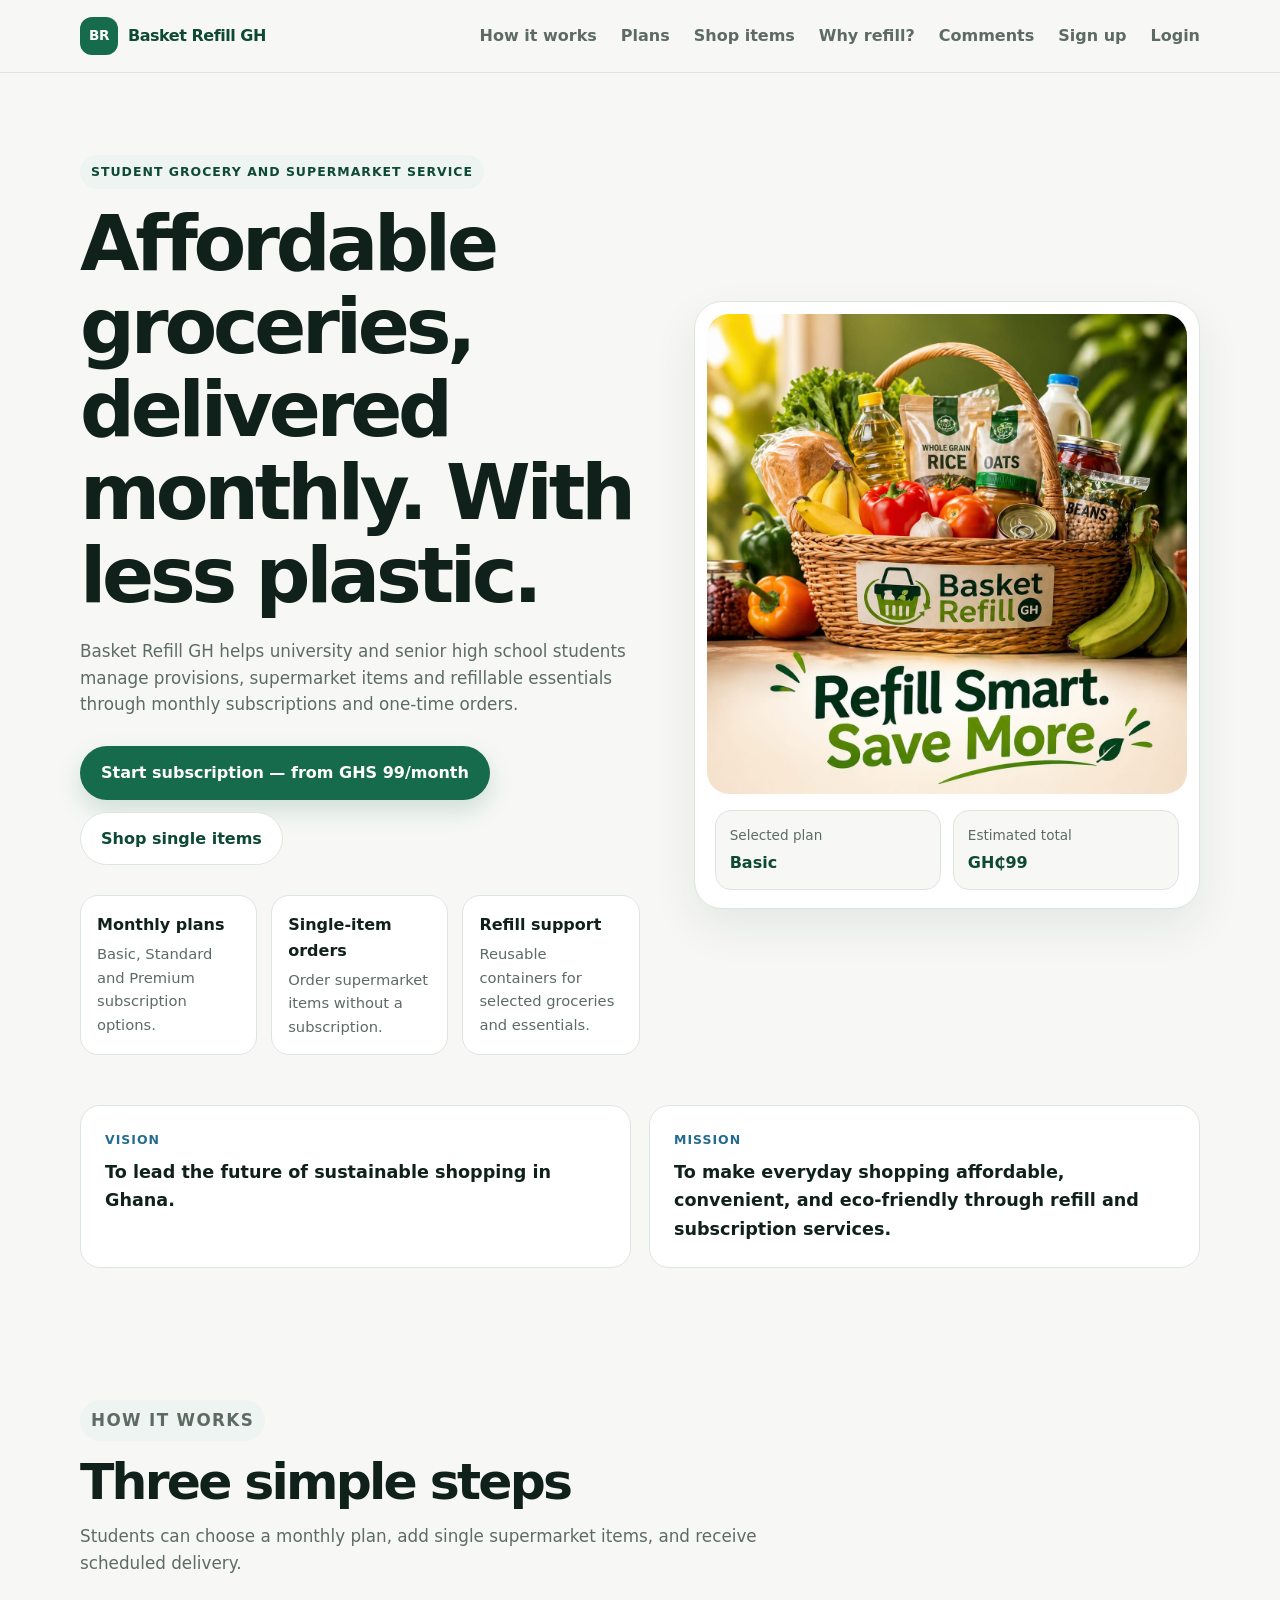
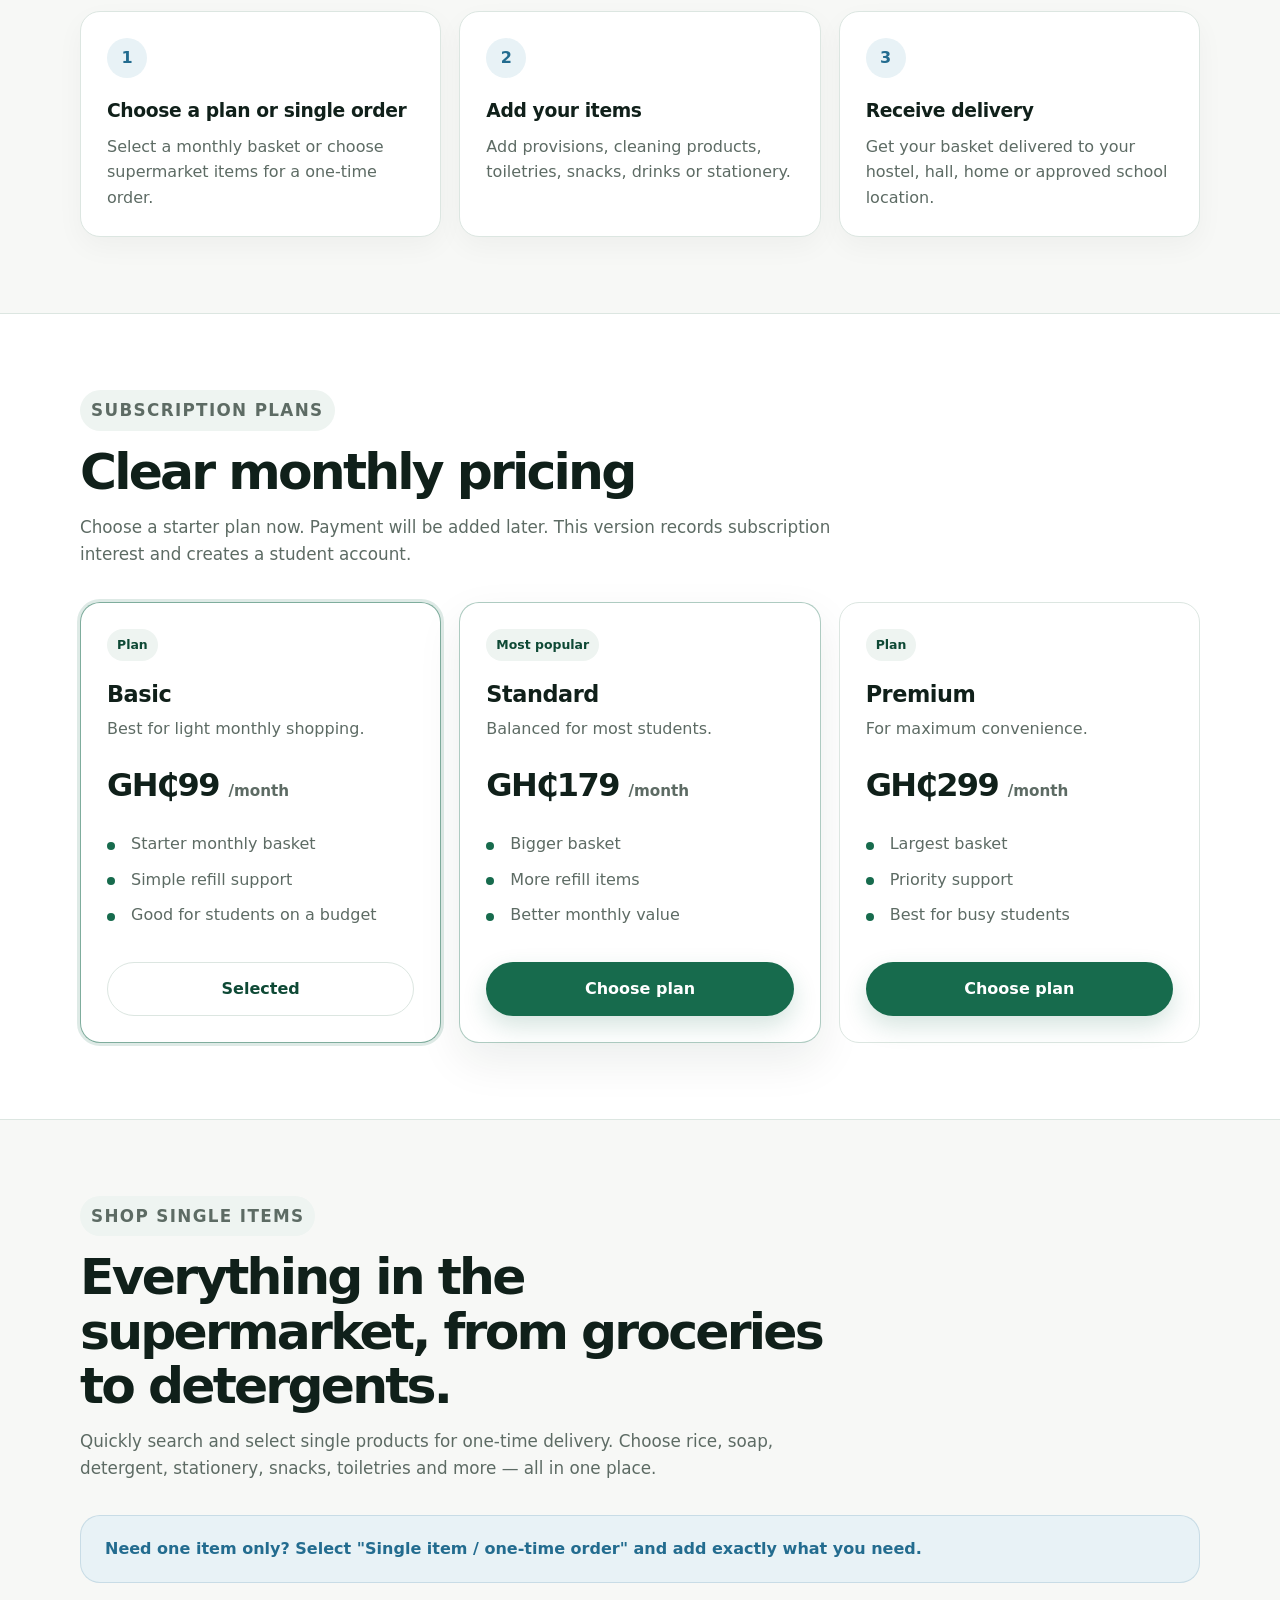
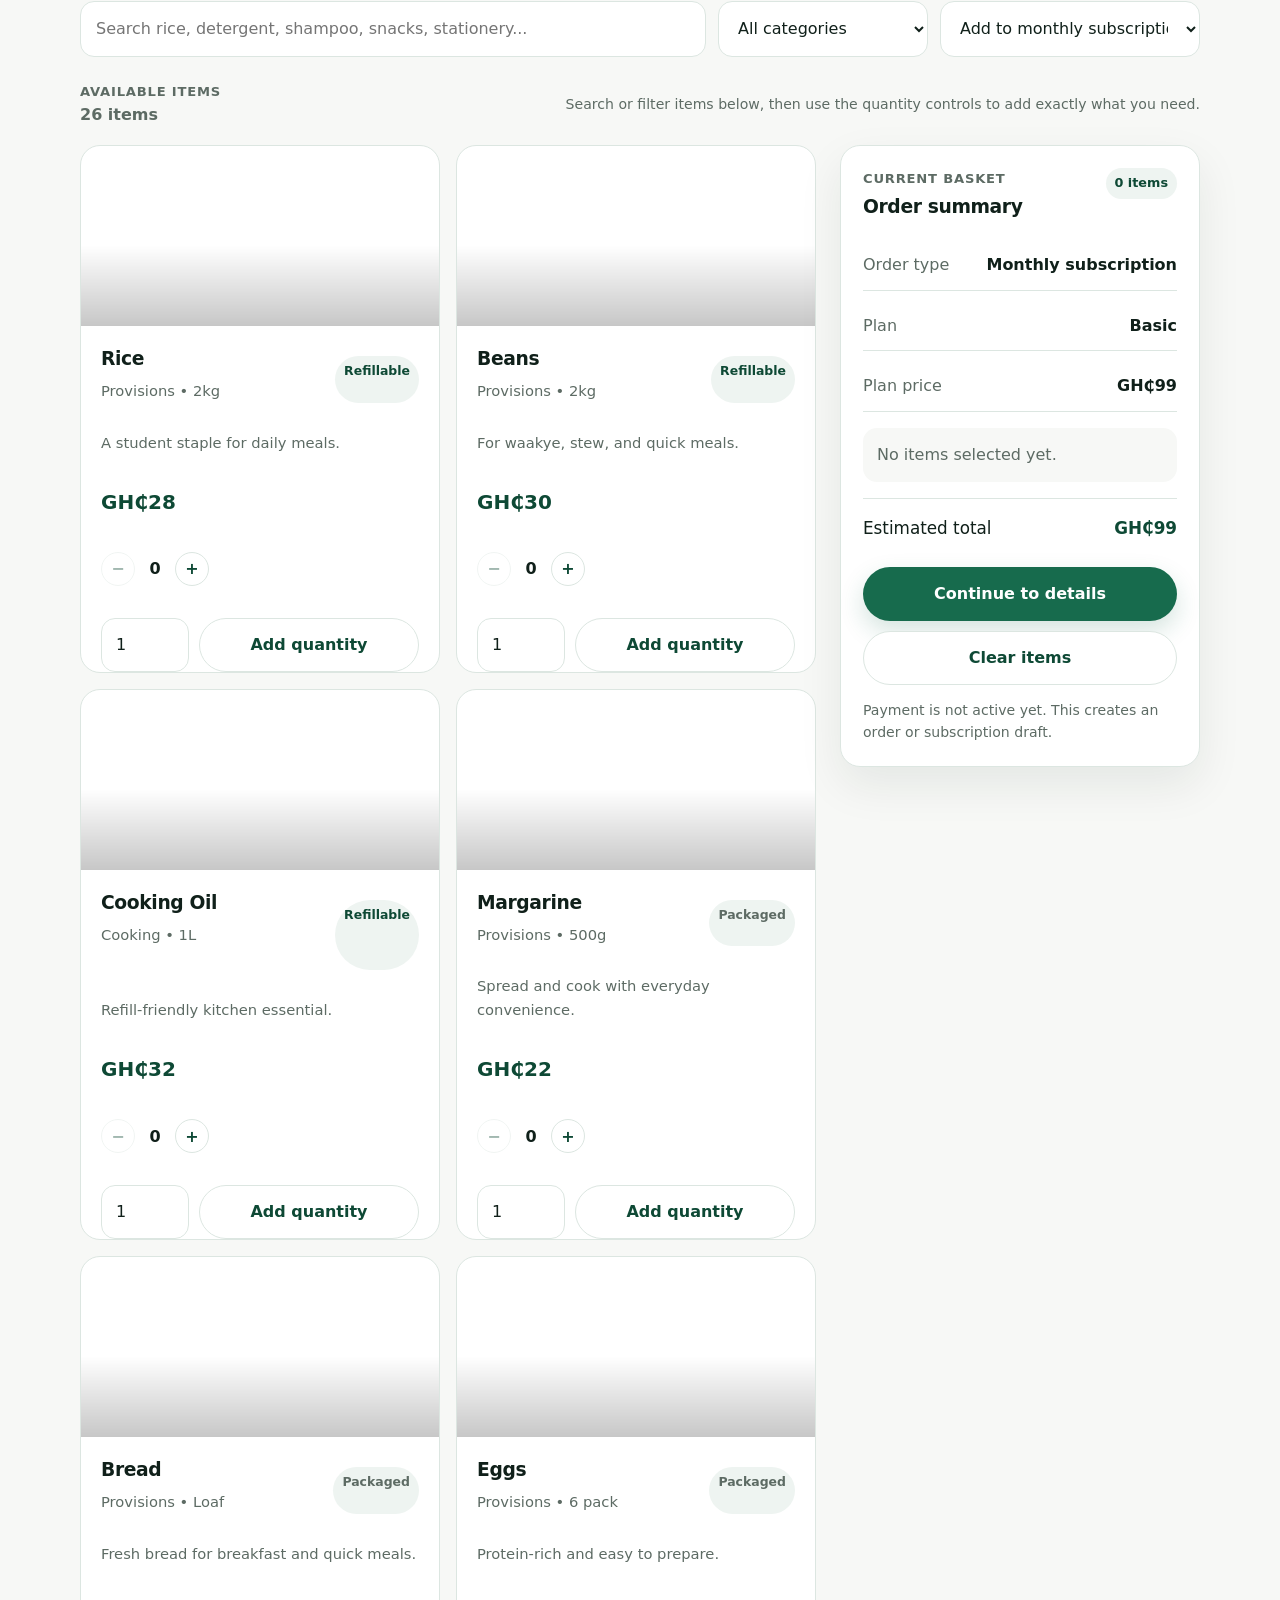
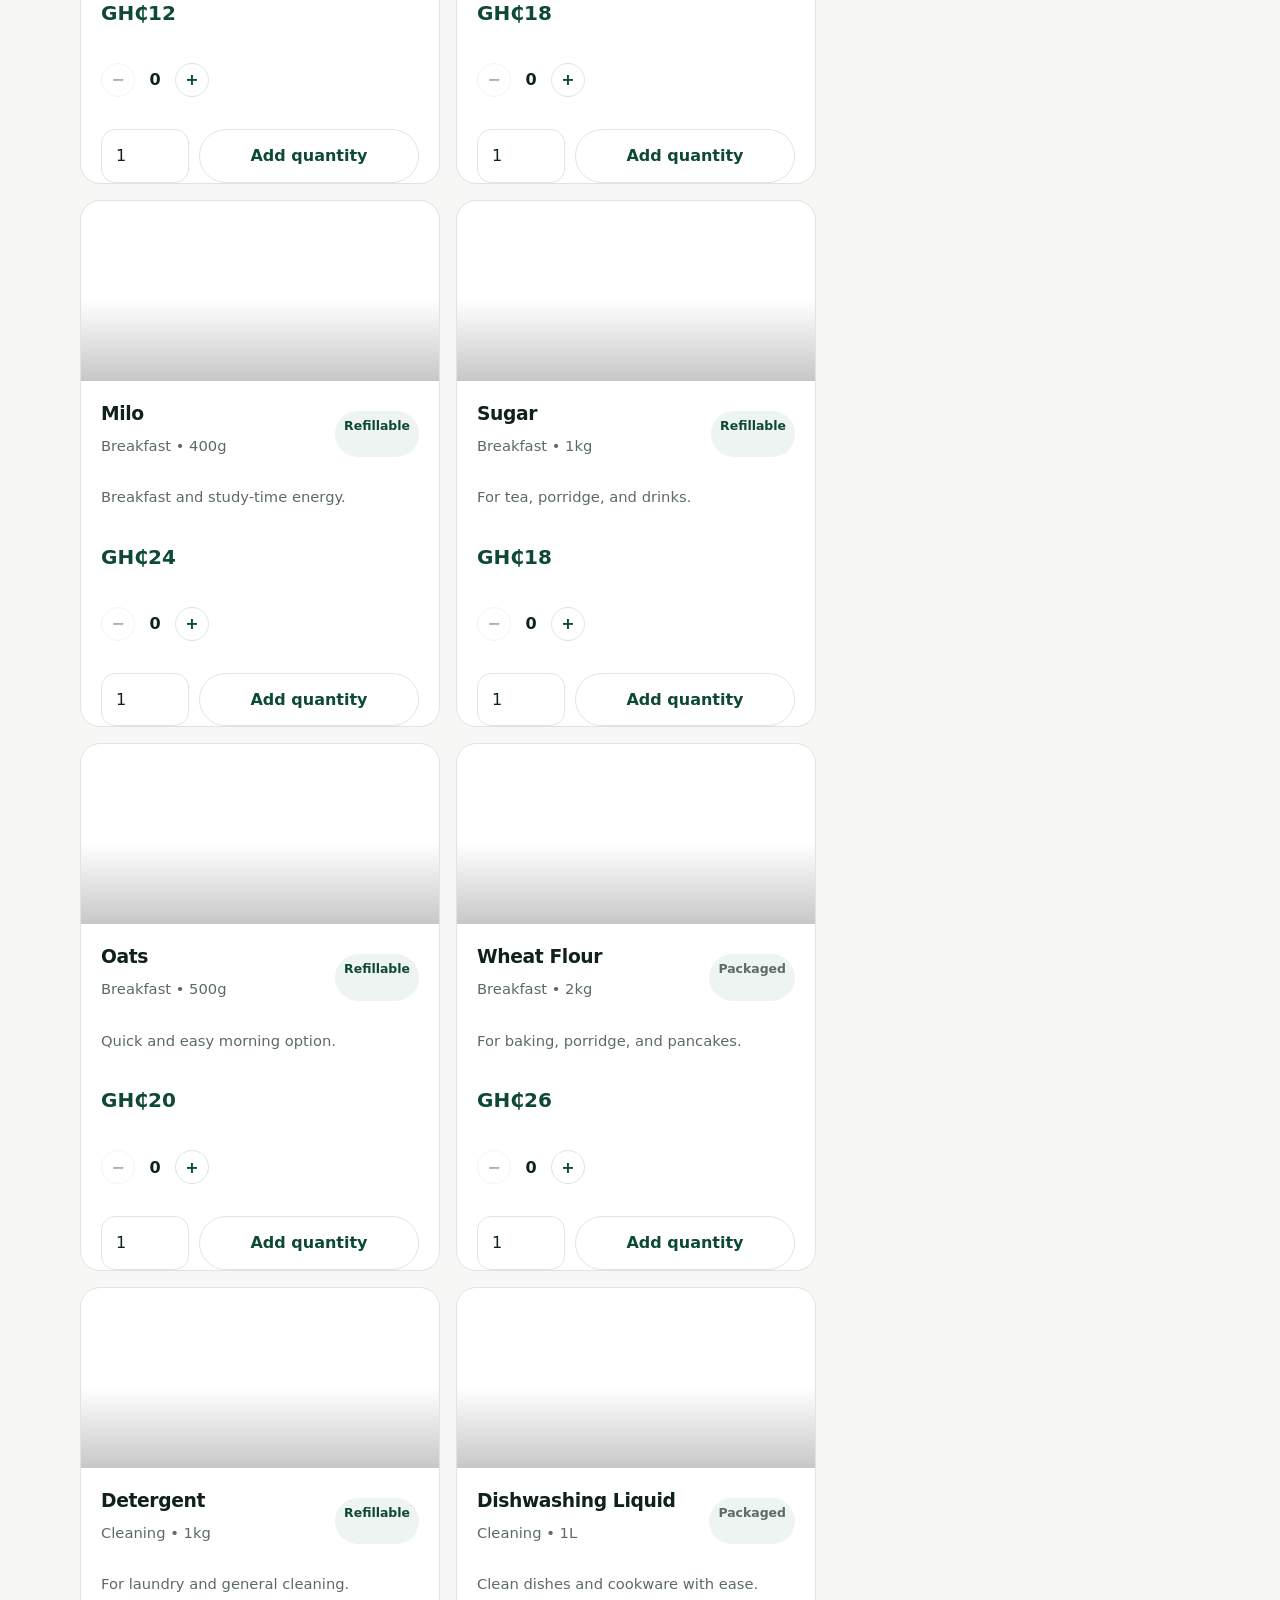
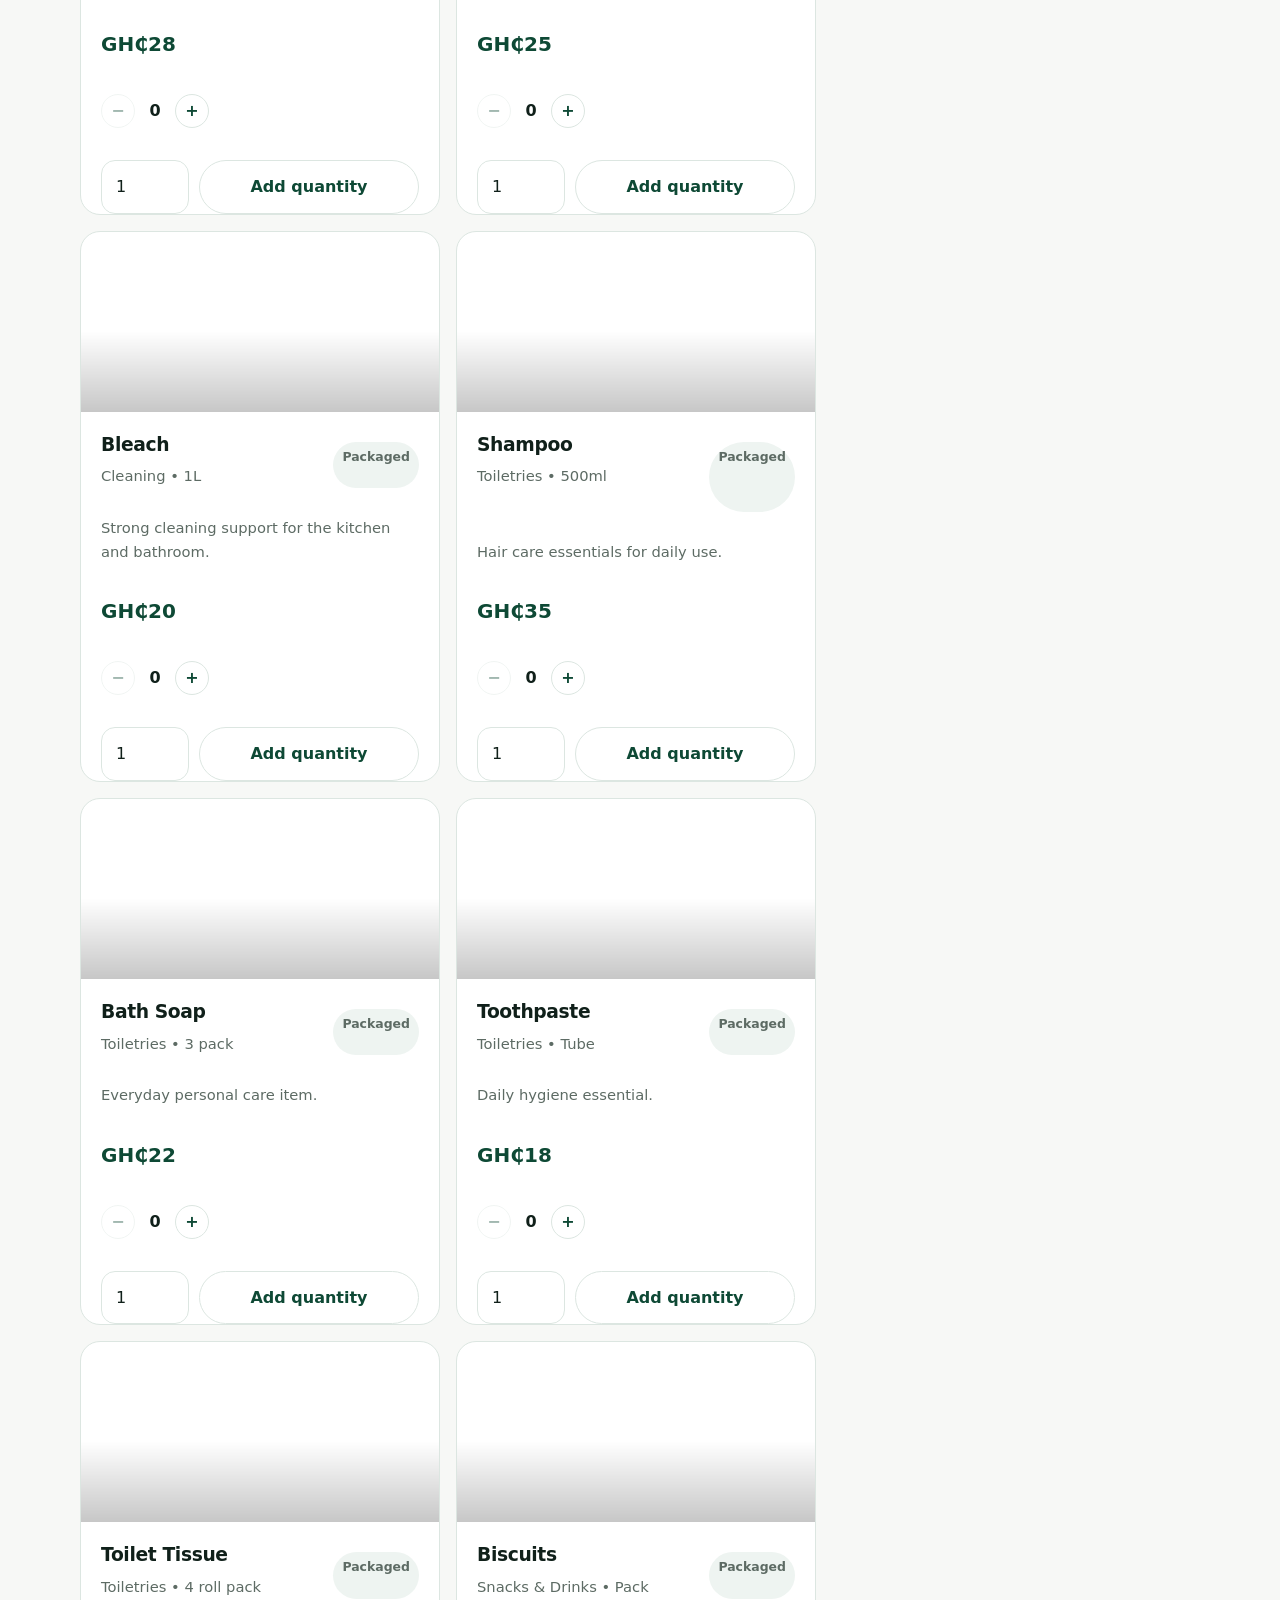
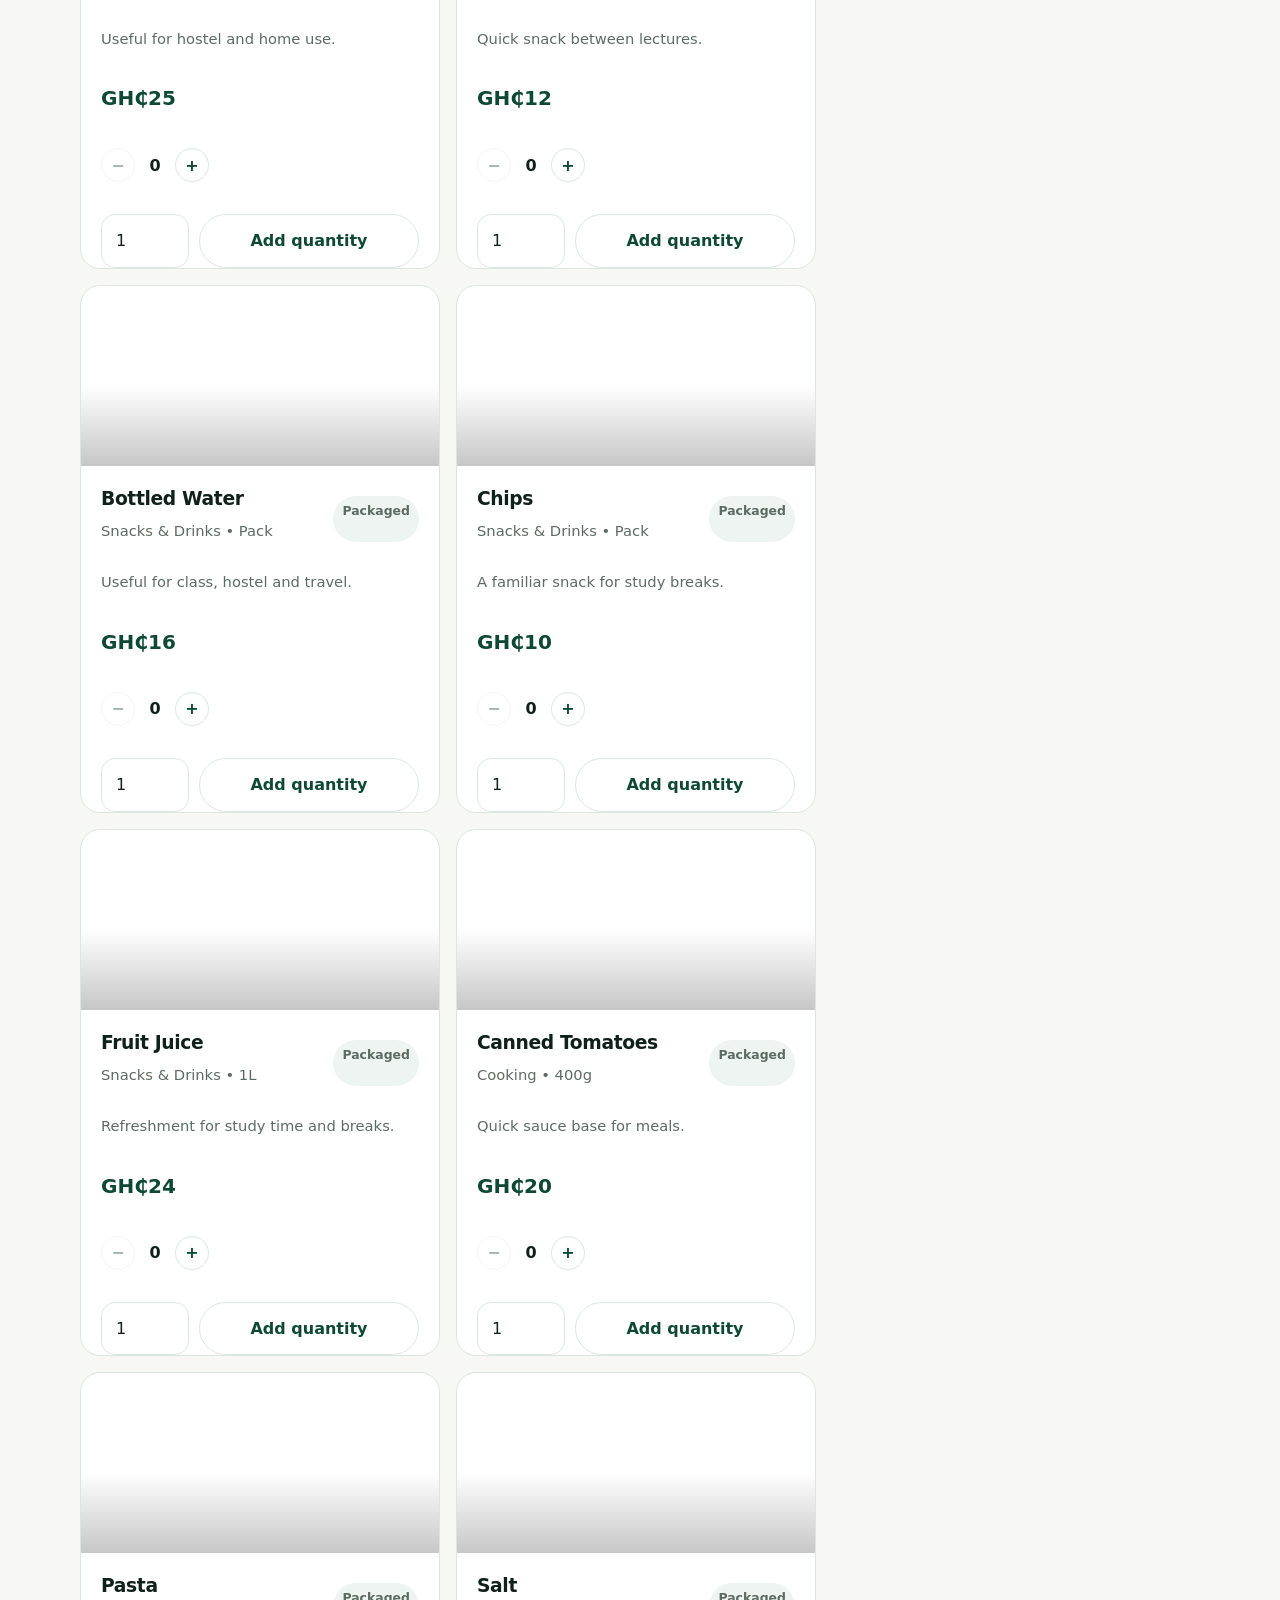
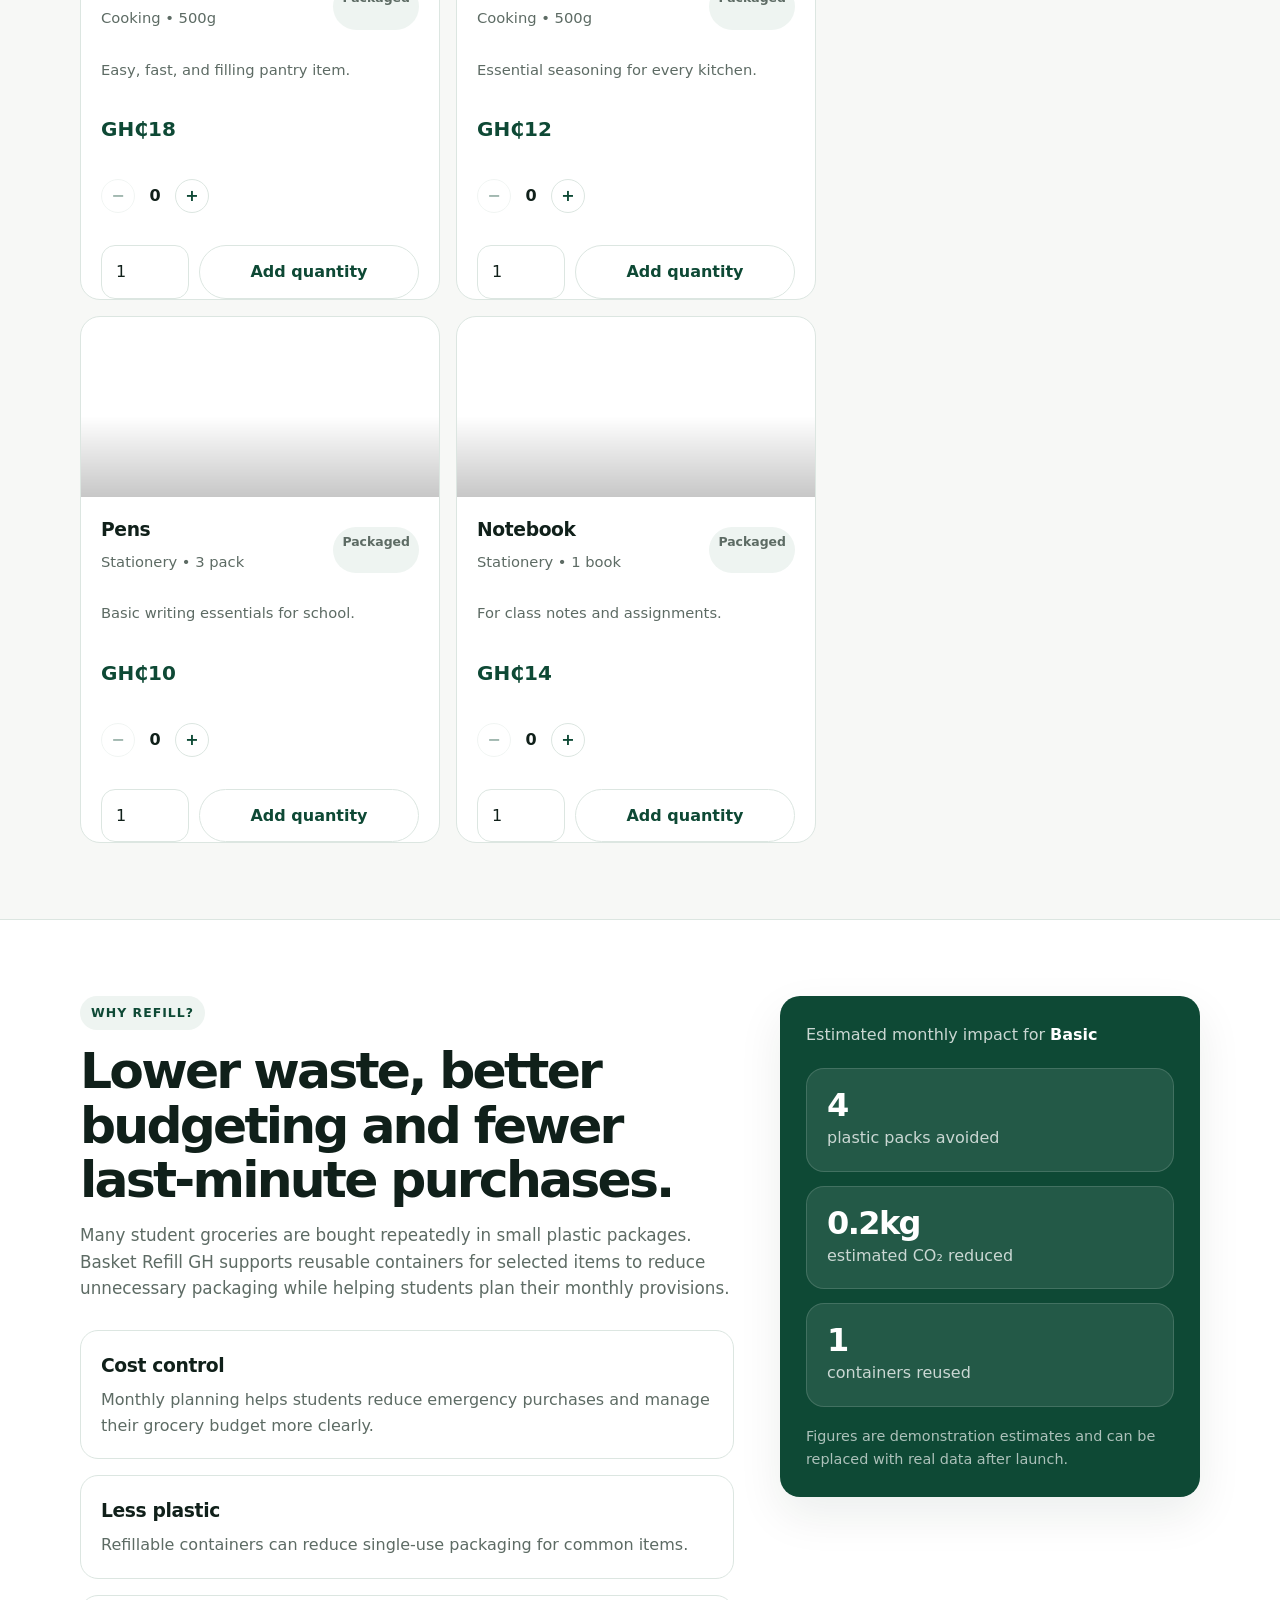
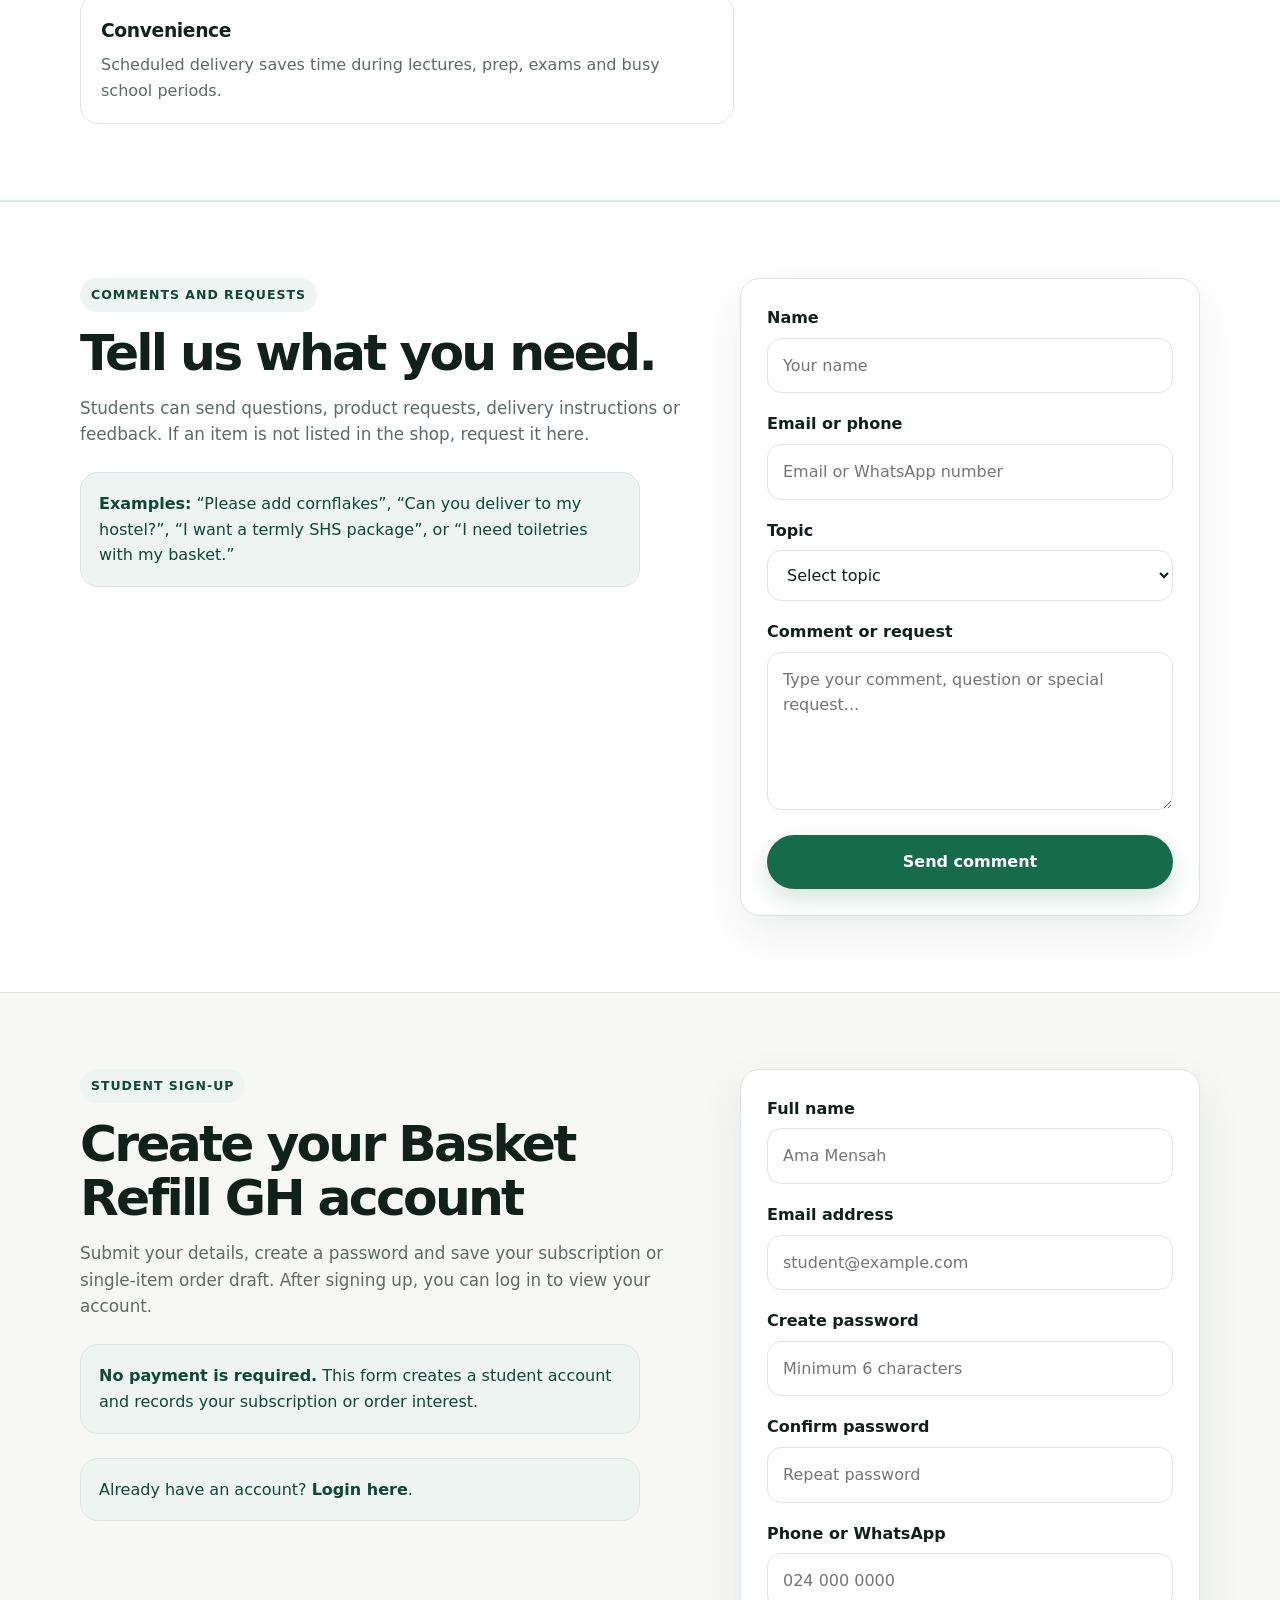
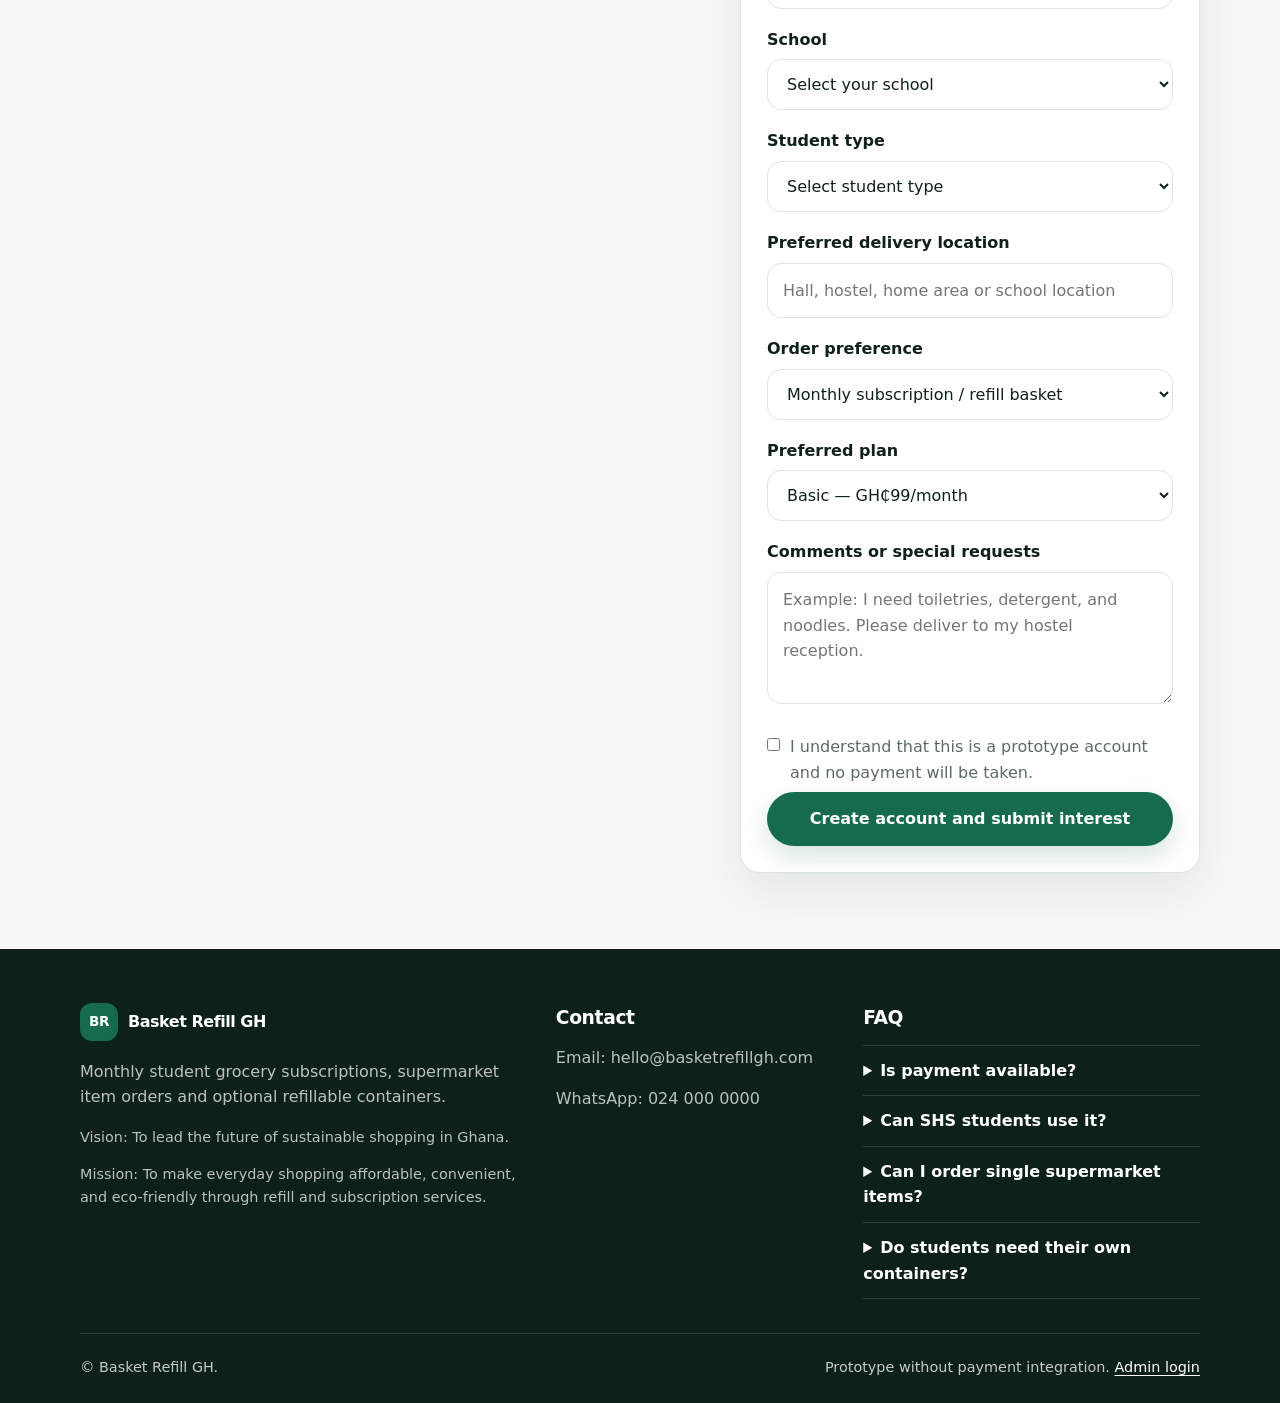
==== commit dc8a0326: "made changes" ====
--- a/index.html
+++ b/index.html
@@ -84,7 +84,7 @@
         <aside class="hero-panel">
           <div class="hero-image">
             <img
-              src="/assets/assetsbasket-refill-hero.jpg"
+              src="assetsbasket-refill-hero.jpg"
               alt="Basket of groceries for Basket Refill GH"
               onerror="this.hidden=true; this.nextElementSibling.hidden=false;"
             />
